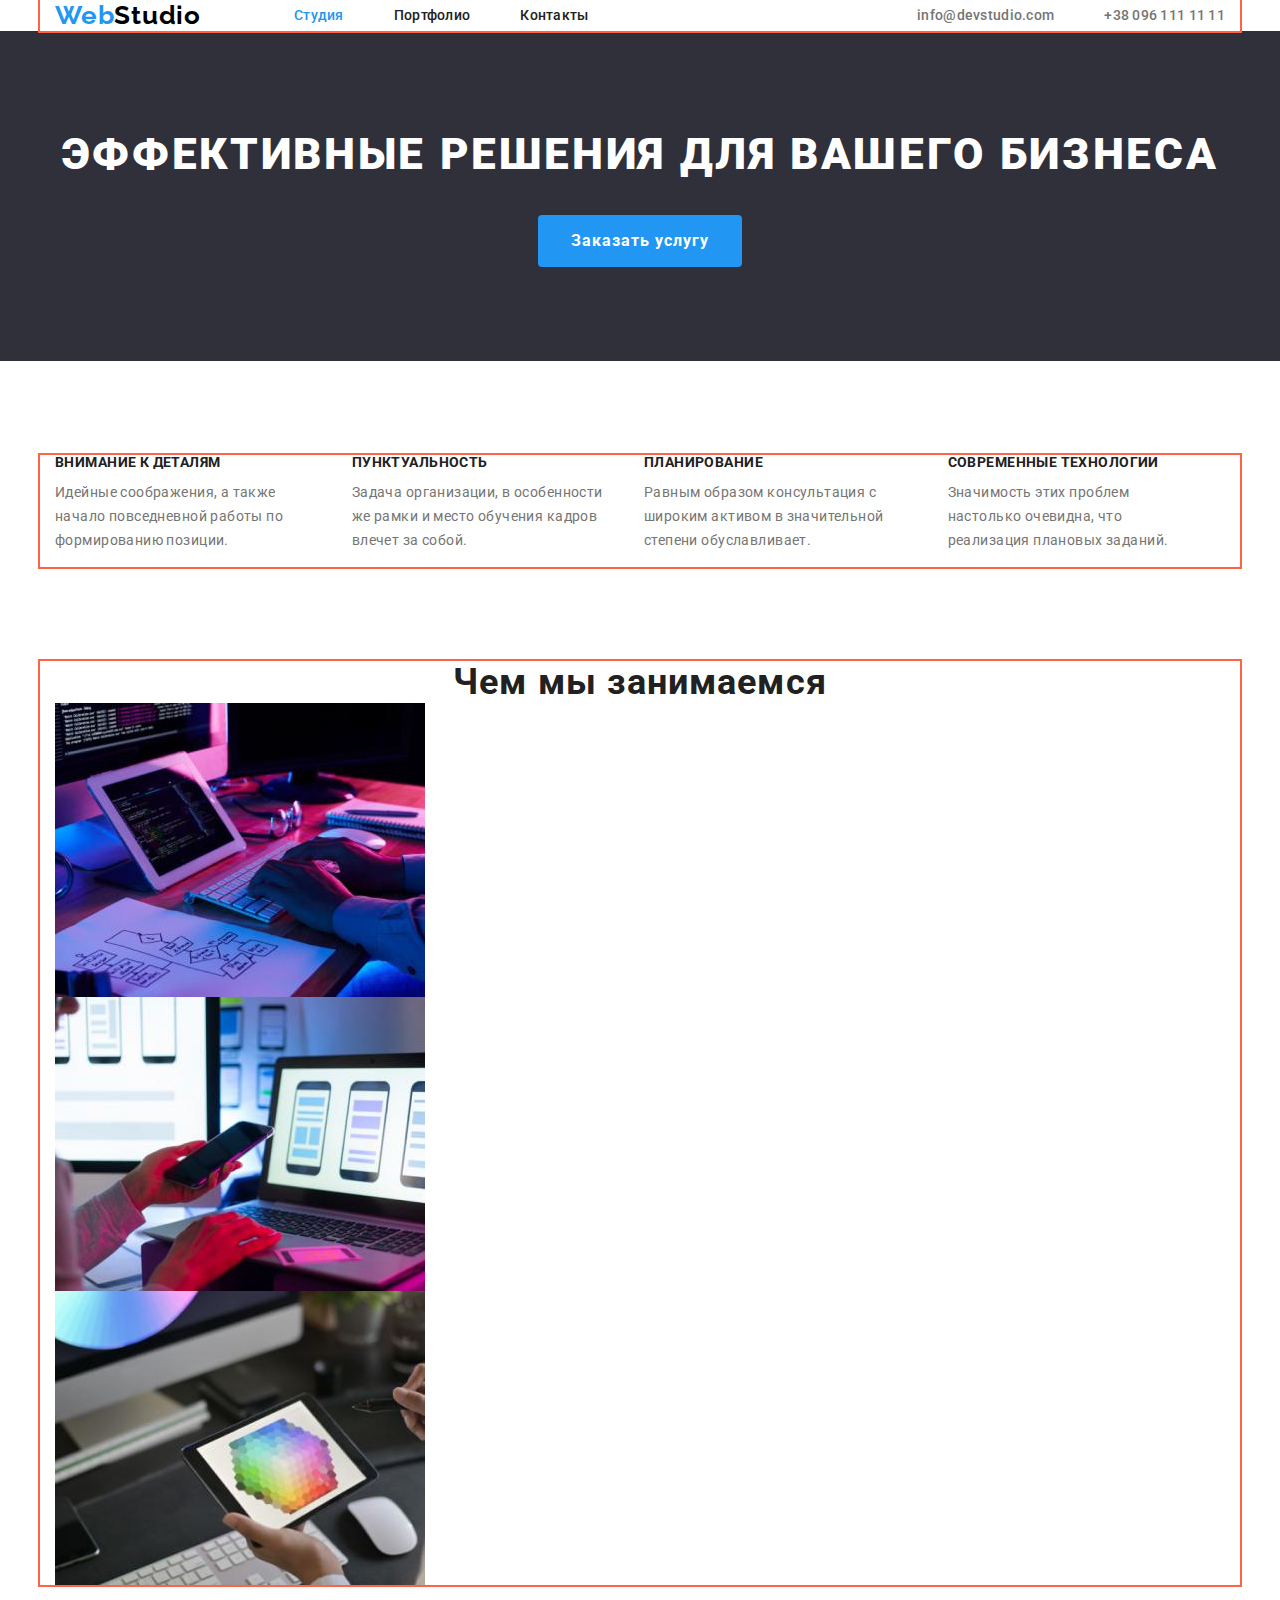
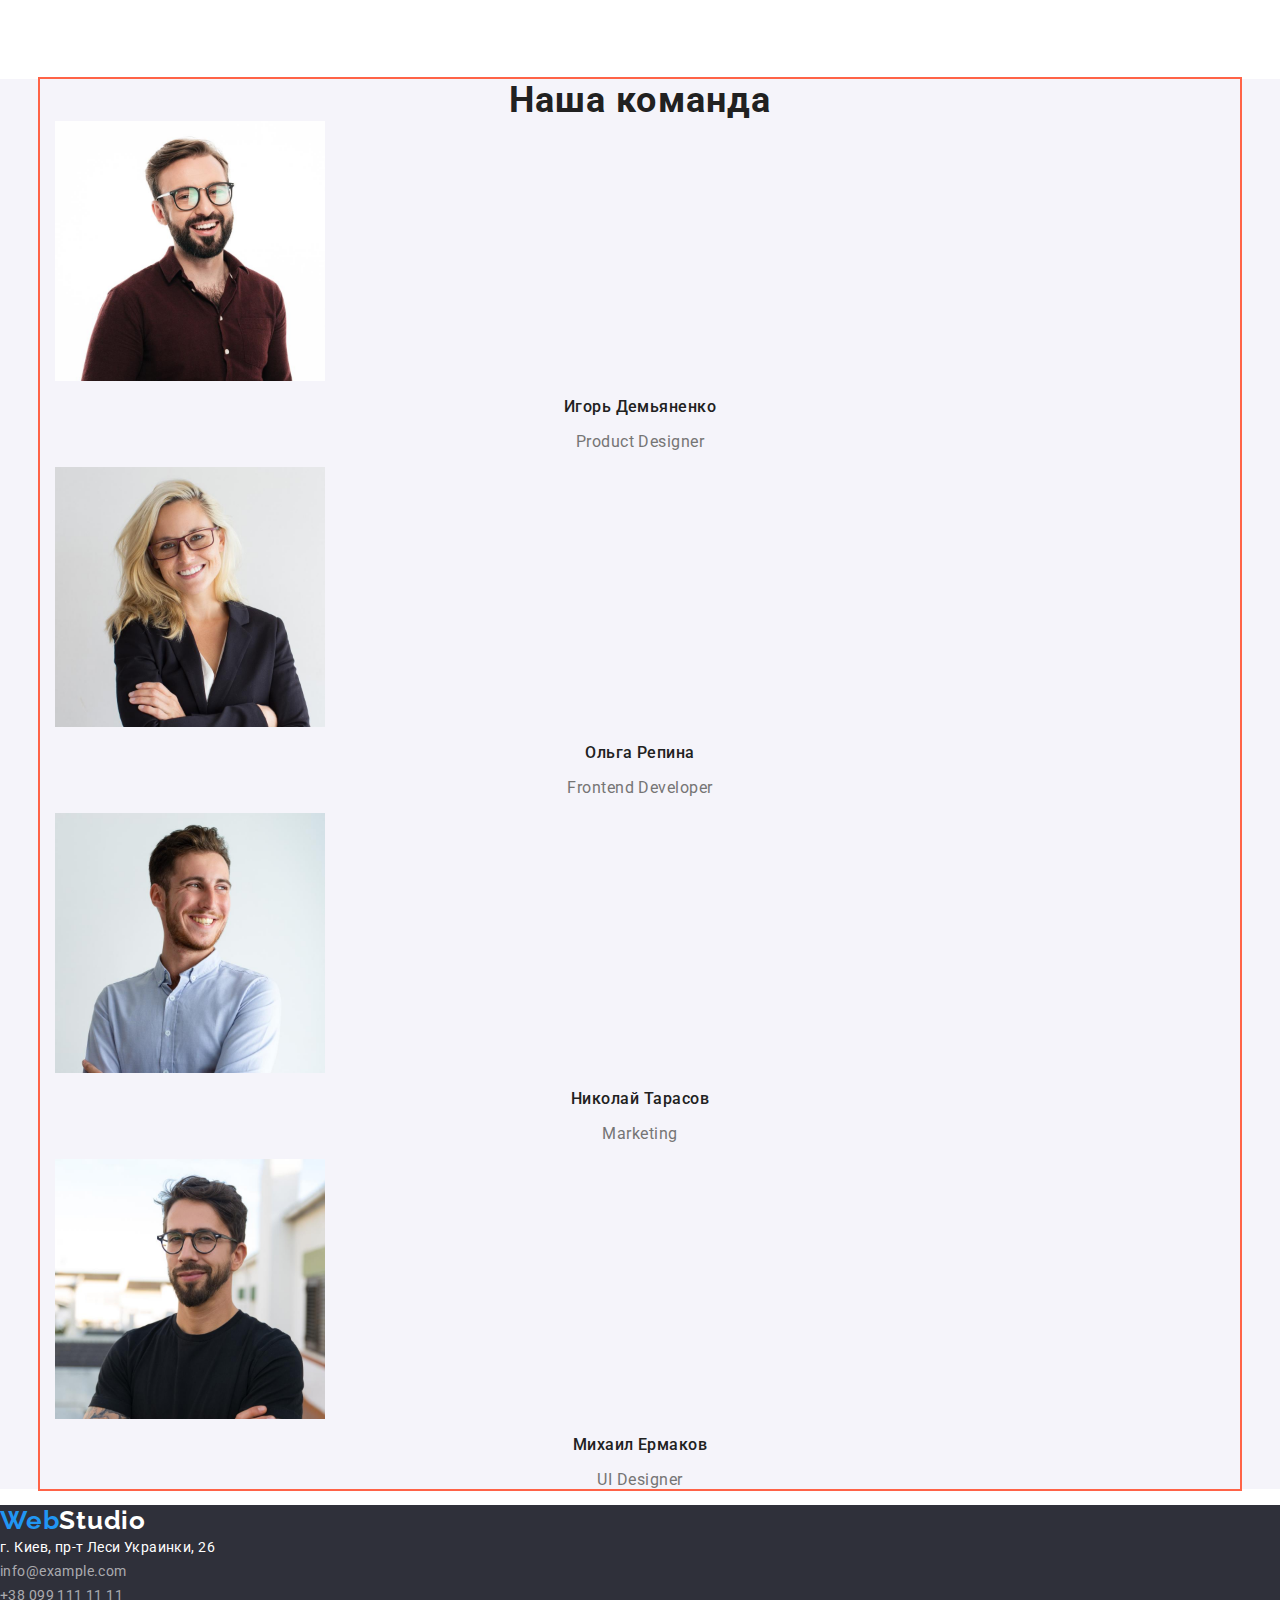
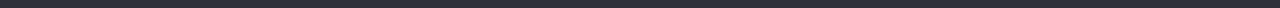
==== index.html @ c9c89241 "234" ====
<!DOCTYPE html>
<html lang="ru">
  <head>
    <meta charset="UTF-8" />
    <meta http-equiv="X-UA-Compatible" content="IE=edge" />
    <meta name="viewport" content="width=device-width, initial-scale=1.0" />
    <title>Document</title>
    <link rel="preconnect" href="https://fonts.googleapis.com">
    <link rel="preconnect" href="https://fonts.gstatic.com" crossorigin>
    <link href="https://fonts.googleapis.com/css2?family=Raleway:wght@700&family=Roboto:wght@400;500;700;900&display=swap" rel="stylesheet">
    <link rel="stylesheet" href="https://cdnjs.cloudflare.com/ajax/libs/modern-normalize/1.1.0/modern-normalize.min.css" />
    <link rel="stylesheet" href="./css/styles.css" />
  </head>
  <body>
    <!--Header-->
    <header class="page-header">
      <div class="container page-header-container"><!--page navigation-->
        <nav class="navigation">
          <a href="#" lang="en" class="logo link list">Web<span class="logo-dark">Studio</span></a>
          <ul class="nav-list list">
            <li class="nav-item">
              <a class="nav-link link-active link" href="./index.html">Студия</a>
            </li>
            <li class="nav-item">
              <a class="nav-link link" href="./portfolio.html">Портфолио</a>
            </li>
            <li class="nav-item">
              <a class="nav-link link" href="#">Контакты</a>
            </li>
          </ul>
        </nav>
        <!--contacts info -->
        <ul class="header-contacts list">
          <li>
            <a class="header-link-mail link" href="mailto:info@devstudio.com">info@devstudio.com</a>
          </li>
          <li>
            <a class="header-link-phone link" href="tel:+380961111111">+38 096 111 11 11</a>
          </li>
        </ul>
      </div>
    </header>
    <main>
      <!--Section effective_solution_for_your_business-->
      <section class="hero">
        <h1 class="main-title">Эффективные решения для вашего бизнеса</h1>
        <button class="button" type="button">Заказать услугу</button>
      </section>
      <!--Section features-->
      <section class="section-features">
        <!--make invisible h2 later-->
        <div class="container">
          <h2 hidden class="section-title">Benefits</h2>
          <ul class="feature-list list">
            <li class="feature-item">
              <h3 class="feature-title">Внимание к деталям</h3>
              <p class="feature-text">
                Идейные соображения, а также начало повседневной работы по формированию позиции.
              </p>
            </li>
            <li class="feature-item">
              <h3 class="feature-title">Пунктуальность</h3>
              <p class="feature-text">
                Задача организации, в особенности же рамки и место обучения кадров влечет за собой.
              </p>
            </li>
            <li class="feature-item">
              <h3 class="feature-title">Планирование</h3>
              <p class="feature-text">
                Равным образом консультация с широким активом в значительной степени обуславливает.
              </p>
            </li>
            <li class="feature-item">
              <h3 class="feature-title">Современные технологии</h3>
              <p class="feature-text">
                Значимость этих проблем настолько очевидна, что реализация плановых заданий.
              </p>
            </li>
          </ul>
        </div>
      </section>
      <!--Section work-->
      <section class="section-work">
        <div class="container">
          <h2 class="section-title">Чем мы занимаемся</h2>
          <ul class="work-list list">
            <li class="work-item">
              <img
                class="section-work-img"
                src="./images/block_scheme2.jpg"
                alt="Руки кодирующие на ноутбуке по блок-схеме"
                width="370"
                height="294"
              />
            </li>
            <li class="work-item">
              <img
                class="section-work-img"
                src="./images/mobile_vers2.jpg"
                alt="Экран ноутбука с вариатами моб.приложений"
                width="370"
                height="294"
              />
            </li>
            <li class="work-item">
              <img
                class="section-work-img"
                src="./images/laptop_vers2.jpg"
                alt="Планшет с игрой в руках "
                width="370"
                height="294"
              />
            </li>
          </ul>
        </div>
      </section>
      <!--our_team-->
      <section class="section-team">
        <div class="container">
          <h2 class="section-title">Наша команда</h2>
          <ul class="team-list list">
            <li class="team-item">
              <img
                class="section-team-img"
                src="./images/ihor_demian2.jpg"
                alt="Фотография Игорь Демьяненко"
                width="270"
                height="260"
              />
              <h3 class="team-title">Игорь Демьяненко</h3>
              <p lang="en" class="team-text">Product Designer</p>
            </li>
            <li class="team-item">
              <img
                class="section-team-img"
                src="./images/olha_repina2.jpg"
                alt="Фотография Ольга Репина"
                width="270"
                height="260"
              />
              <h3 class="team-title">Ольга Репина</h3>
              <p lang="en" class="team-text">Frontend Developer</p>
            </li>
            <li class="team-item">
              <img
                class="section-team-img"
                src="./images/nikolaj_tarasov2.jpg"
                alt="Фотография Николай Тарасов"
                width="270"
                height="260"
              />
              <h3 class="team-title">Николай Тарасов</h3>
              <p lang="en" class="team-text">Marketing</p>
            </li>
            <li class="team-item">
              <img
                class="section-team-img"
                src="./images/michail_ermakov2.jpg"
                alt="Фотография Михаил Ермаков"
                width="270"
                height="260"
              />
              <h3 class="team-title">Михаил Ермаков</h3>
              <p lang="en" class="team-text">UI Designer</p>
            </li>
          </ul>
        </div>
      </section>
    </main>
    <!--Footer-->
    <footer class="page-footer">
      <a href="#" class="logo link list">Web<span class="logo-light">Studio</span></a>
      <address class="footer-addr">
        <ul class="footer-list list">
          <li class="footer-item">
            <a
              class="footer-link-location link"
              href="https://goo.gl/maps/vdUjSE2Tv6SdJSwDA"
              target="_blank"
              rel="noopener noreferrer"
              >г. Киев, пр-т Леси Украинки, 26
            </a>
          </li>
          <li class="footer-item">
            <a class="footer-link link" href="mailto:info@example.com">info@example.com</a>
          </li>
          <li class="footer-item">
            <a class="footer-link link" href="tel:+380991111111">+38 099 111 11 11</a>
          </li>
        </ul>
      </address>
    </footer>
  </body>
</html>
---- css/styles.css ----
/* цвет остовного текста color: #757575; */
/* вторичныу цвет текста color: #212121; */
/* color: #FFFFFF; */
/* акцент  color: #2196F3;*/
/* hover change #188CE8; */
/* background: #E5E5E5; */
/* second background lite: #F5F4FA; 
logo color dark color: #000000;
section background dark: #2F303A;
*/
:root{
    --primary-font-family:'Roboto', sans-serif;
    --secondary-font-family:'Raleway', sans-serif;
    --primary-font-weight: 400;
    --secondary-font-weight: 700;
    --accent-color: #2196F3;
    --btn-other-color: #188CE8;
    --main-p-color: #757575;
    --main-h-color:#212121;
    --main-white-color:#FFFFFF;
    --logo-dark-color:#000000;
    --main-bg-lite-color:#F5F4FA;
    --main-bg-dark-color:#2F303A;
    --box-shadow-filter:0px 3px 1px rgba(0, 0, 0, 0.1), 0px 1px 2px rgba(0, 0, 0, 0.08), 0px 2px 2px rgba(0, 0, 0, 0.12);
    --footer-link-col:rgba(255, 255, 255, 0.6);
    --hero-btn-box-shadow:rgba(0, 0, 0, 0.15);
    --primary-letter-spacing: 0.03em;
    --secondary-letter-spacing: 0.06em;

}

.list {
    list-style: none;
}
h1,
h2,
h3
p{
    margin-top: 0px;
    margin-bottom: 0px;
}
ul,
ol{
    margin-top: 0px;
    margin-bottom: 0px;
    padding-left: 0px;
}
img{
    display: block;
}

.link {
    text-decoration: none;
}
body{
    font-family:var(--primary-font-family);
    background-color: var(--main-white-color);
    color: var(--main-p-color);
}

/* ========================== HEADER================================ */
.container{
    width: 1200px;
    margin-left: auto;
    margin-right: auto;
    padding-left: 15px;
    padding-right: 15px;

    outline: 2px solid tomato;
}
.page-header-container{
    display: flex;
    align-items: center;
    justify-content: space-between;
}
.navigation{
    display: flex;
    align-items: center;
}
.nav-list{
    display: flex;
}
.header-contacts{
    display: flex;
}
.logo {
    font-family: var(--secondary-font-family);
    font-weight: var(--secondary-font-weight);
    font-size: 26px;
    line-height: 1.19;
    letter-spacing: var(--primary-letter-spacing);
    color: var(--accent-color);
    margin-right: 93px;
}
.logo-dark {
    color: var(--logo-dark-color);
}
.nav-item:not(:last-child){
    margin-right: 50px;
}
.header-link-mail{
    margin-left: ;
    margin-right: 50px;
}

.nav-link, 
.header-link-phone,
.header-link-mail{
    font-weight: 500;
    font-size: 14px;
    line-height: 1.14;
    letter-spacing: 0.02em;
    color: var(--main-h-color);
}
.header-link-phone,
.header-link-mail{
    color: var(--main-p-color);
}
.nav-link:hover, 
.header-link-phone:hover, 
.header-link-mail:hover,
.nav-link:focus,
.header-link-phone:focus,
.header-link-mail:focus{
    color: var(--accent-color);
}


.link-active {
    color: var(--accent-color);
}

/* =================== /HEADER ================================= */

/* ======================== Section MAIN ========================= */
.hero {
    background: var(--main-bg-dark-color);
    text-align: center;
    padding-top: 94px;
    padding-bottom: 94px;
}
.main-title {
    margin-top: 0px;
    margin-bottom: 30px;
    font-weight: 900;
    font-size: 44px;
    line-height: 1.36;
    letter-spacing: var(--secondary-letter-spacing);
    text-transform: uppercase;
    color: var(--main-white-color);
}
.button{
    
    min-width: 200px;
    font-family: inherit;
    font-weight: var(--secondary-font-weight);
    font-size: 16px;
    line-height: 1.88;
    cursor: pointer;
    display: inline-block;
    align-items: center;
    text-align: center;
    letter-spacing: var(--secondary-letter-spacing);
    box-shadow: var(--hero-btn-box-shadow);
    color: var(--main-white-color);
    background-color: var(--accent-color);
    border-radius: 4px;
    padding: 10px 32px;
    border: 1px solid transparent;
    
}
.button:hover {
    background-color: var(--btn-other-color);
    color: var(--main-white-color);
}
/* ===================== /MAIN ====================================== */

/* =========================== FEATURES ============================== */
.section-features{
    padding-top: 94px;
    padding-bottom: 94px;
}
.feature-title{
    margin-top: 0px;
    margin-bottom: 10px;
    font-weight: var(--secondary-font-weight);
    font-size: 14px;
    line-height: 1.14;
    letter-spacing: var(--primary-letter-spacing);
    text-transform: uppercase;
    color: var(--main-h-color);
}
.feature-text,
.footer-link,
.footer-link-location{
    font-weight: var(--primary-font-weight);
    font-size: 14px;
    line-height: 1.71;
    letter-spacing: var(--primary-letter-spacing);
    margin-top: 0px;
}
.feature-list{

    display: flex;
    align-items: center;
}
.feature-item{
    padding-right: 30px;
}
/* =========================== /FEATURES ============================== */

/* ======================== WORK ======================================== */
.section-title{

        font-weight: var(--secondary-font-weight);
        font-size: 36px;
        line-height: 1.17;
        text-align: center;
        letter-spacing: var(--primary-letter-spacing);
        color: var(--main-h-color);
}
.section-work{
    margin-bottom: 94px;
}
/* ======================== /WORK ======================================== */

/* ======================== TEAM ========================================== */
.section-team{
    background: var(--main-bg-lite-color);
}
.section-team .container{
    padding: ;
}
.team-title{
    font-weight: 500;
    font-size: 16px;
    line-height: 1.19;
    text-align: center;
    letter-spacing: var(--primary-letter-spacing);
    color: var(--main-h-color);
}
.team-text{
    font-weight: var(--primary-font-weight);
    font-size: 16px;
    line-height: 1.19;
    text-align: center;
    letter-spacing: var(--primary-letter-spacing);
    /* color: var(--main-p-color); */
}

/* ======================== /TEAM ========================================== */

/* ============================= FOOTER ========================= */
.page-footer {
    background: var(--main-bg-dark-color);
}
.footer-item{
    font-style: normal
}
.footer-link{
    color: var(--footer-link-col)
}
.logo-light, 
.footer-link-location{
    color: var(--main-white-color)
}

.footer-link:hover,
.footer-link:focus{
    color: var(--accent-color);
}
/* ============================= /FOOTER ========================= */

/* ============================= PORTFOLIO html ====================== */
/* ====  filter ==== */
.filter-btn {
    font-family: inherit;
    font-weight: 500;
    font-size: 16px;
    line-height: 1.63;
    text-align: center;
    letter-spacing: var(--primary-letter-spacing);
    color: var(--main-h-color);
    border: none;
    background: var(--main-bg-lite-color);
    border-radius: 4px;
    cursor: pointer;
}
.filter-btn:hover,
.filter-btn:focus{
    background-color: var(--accent-color);
    box-shadow: var(--box-shadow-filter);
    border-radius: 4px;
    color: var(--main-white-color);
}
/* ===== /filter ====-=== */
/* ====== Content =======*/
.content-title{
    font-weight: var(--secondary-font-weight);
    font-size: 18px;
    line-height: 2;
    letter-spacing: 0.06em;
    color: var(--main-h-color);
}
.content-text{
    font-weight: var(--primary-font-weight);
    font-size: 16px;
    line-height: 1.88;
    letter-spacing: var(--primary-letter-spacing);
    color: var(--main-p-color);
}
/* ====== /Content =======*/
/* ============================= /PORTFOLIO html ====================== */
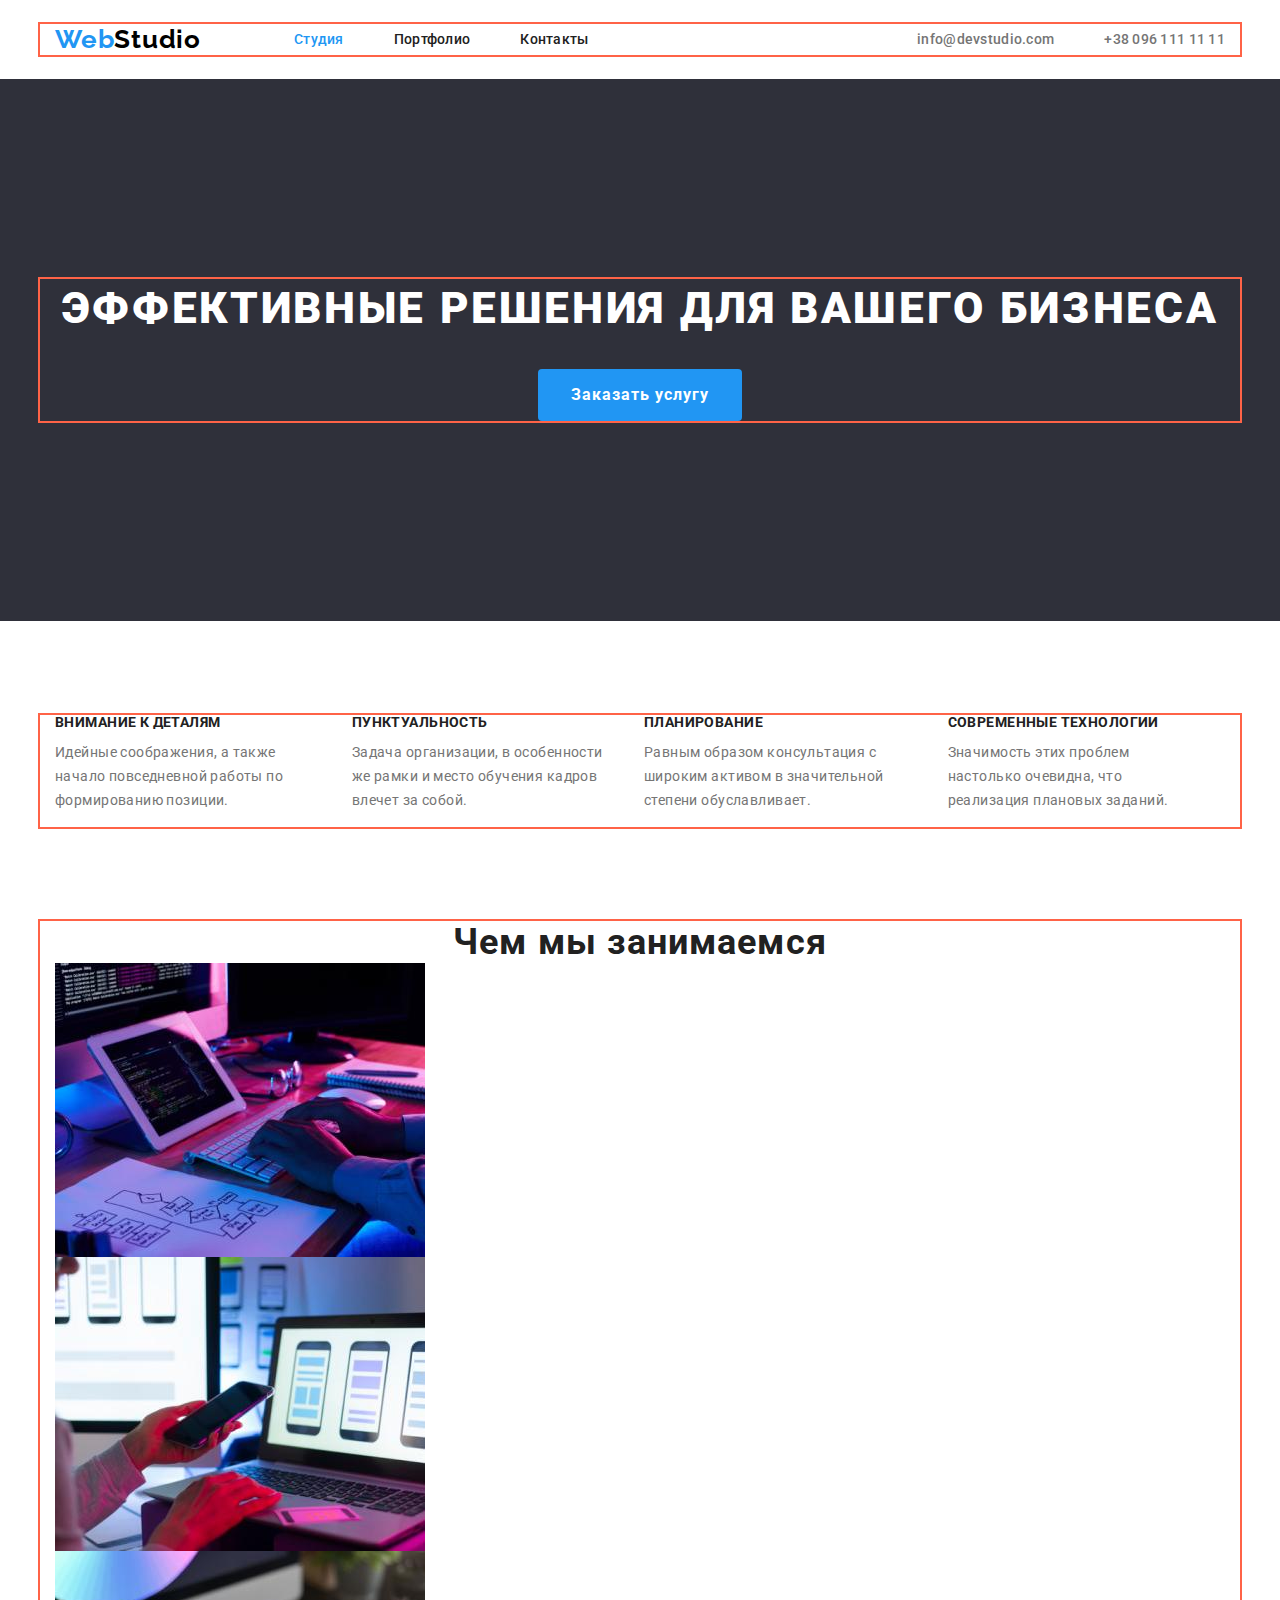
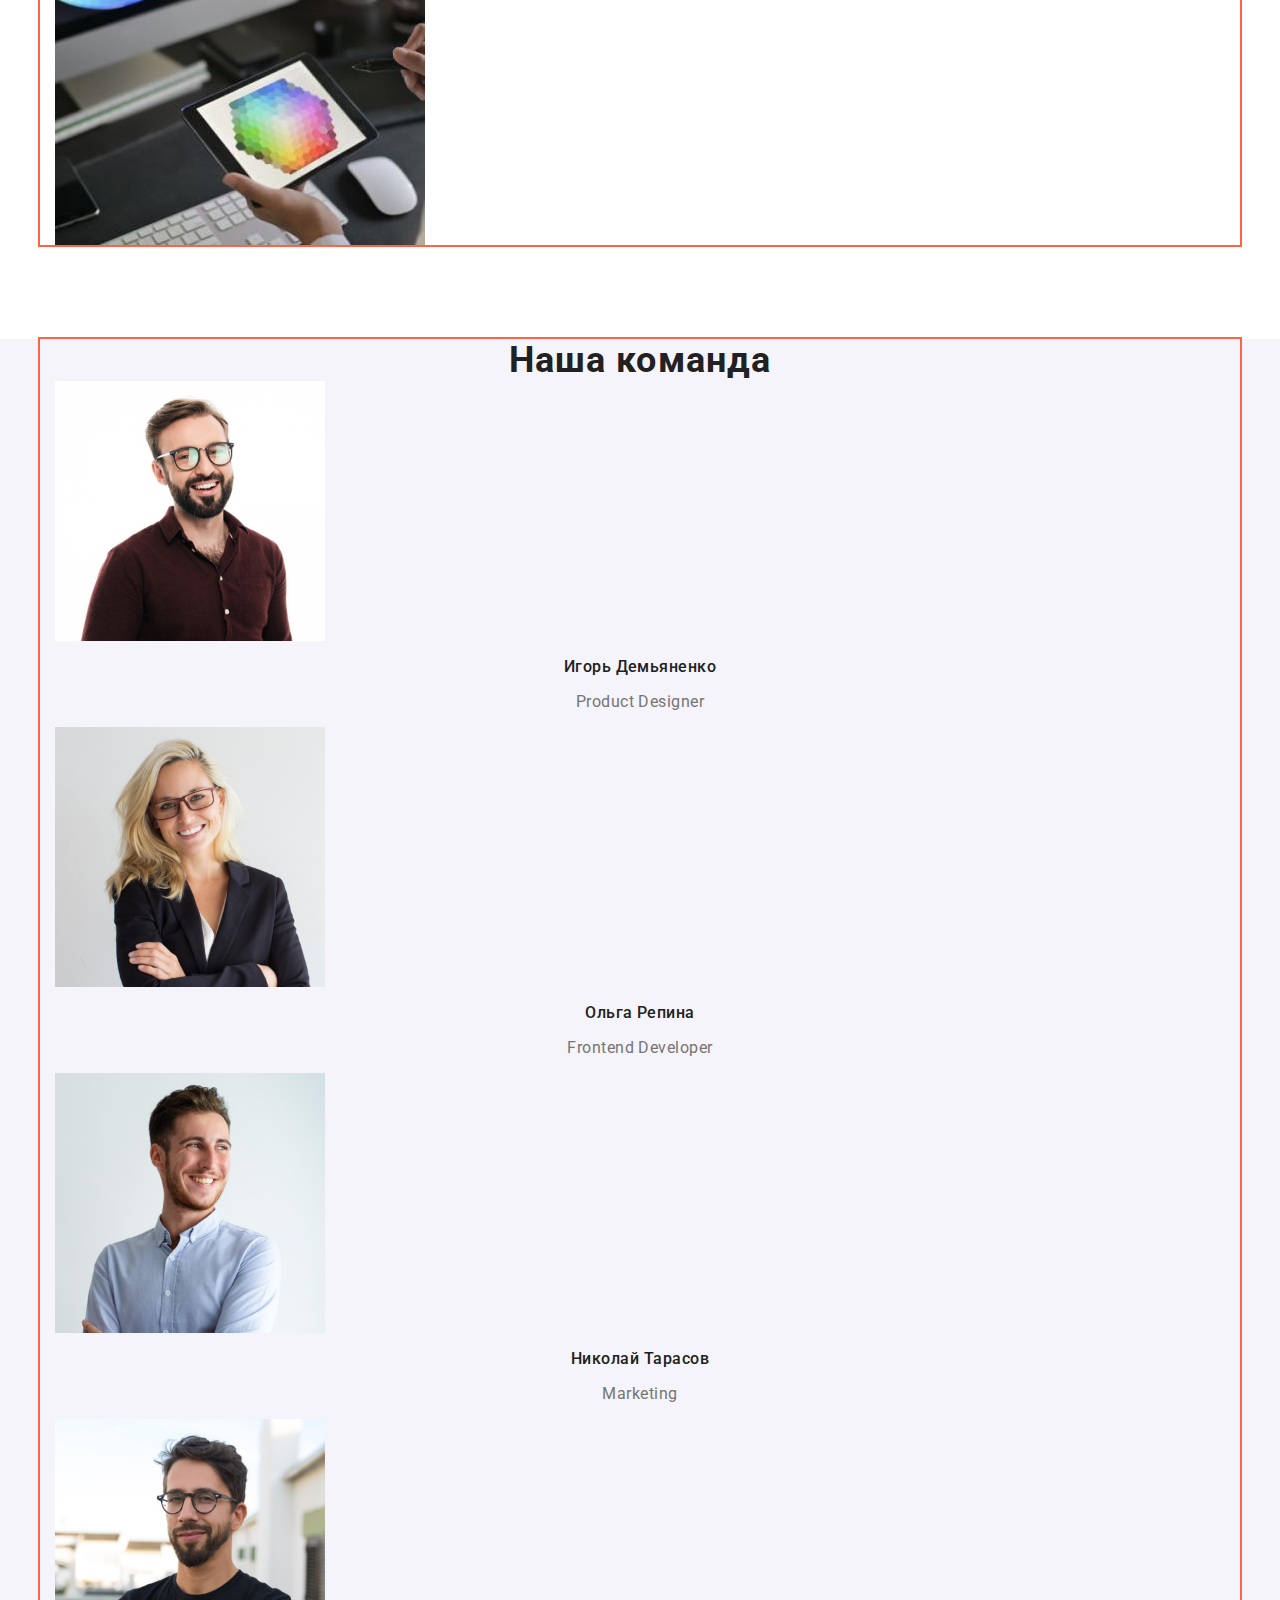
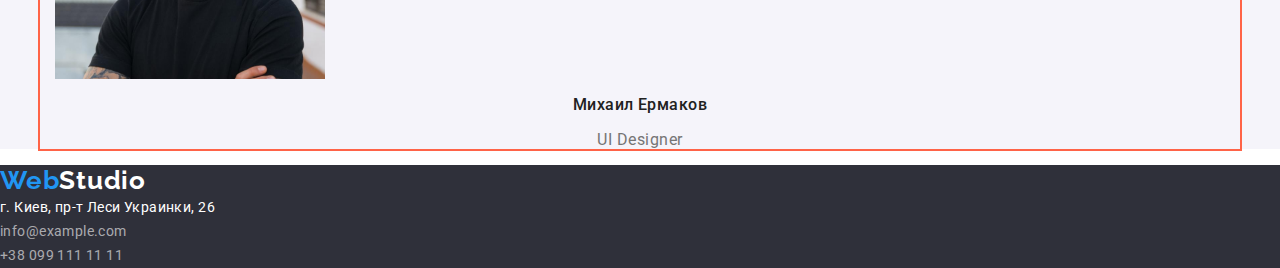
==== commit 9fc2c930: "trying" ====
--- a/index.html
+++ b/index.html
@@ -43,8 +43,10 @@
     <main>
       <!--Section effective_solution_for_your_business-->
       <section class="hero">
-        <h1 class="main-title">Эффективные решения для вашего бизнеса</h1>
-        <button class="button" type="button">Заказать услугу</button>
+        <div class="container">
+          <h1 class="main-title">Эффективные решения для вашего бизнеса</h1>
+          <button class="button" type="button">Заказать услугу</button>
+        </div>
       </section>
       <!--Section features-->
       <section class="section-features">
--- a/css/styles.css
+++ b/css/styles.css
@@ -68,10 +68,14 @@
 
     outline: 2px solid tomato;
 }
+.page-header{
+    padding-top: 24px;
+    padding-bottom: 24px;
+}
 .page-header-container{
     display: flex;
     align-items: center;
-    justify-content: space-between;
+    
 }
 .navigation{
     display: flex;
@@ -82,6 +86,7 @@
 }
 .header-contacts{
     display: flex;
+    margin-left: auto;
 }
 .logo {
     font-family: var(--secondary-font-family);
@@ -99,7 +104,6 @@
     margin-right: 50px;
 }
 .header-link-mail{
-    margin-left: ;
     margin-right: 50px;
 }
 
@@ -136,9 +140,11 @@
 .hero {
     background: var(--main-bg-dark-color);
     text-align: center;
-    padding-top: 94px;
-    padding-bottom: 94px;
-}
+    padding-top: 200px;
+    padding-bottom: 200px;
+    
+}
+
 .main-title {
     margin-top: 0px;
     margin-bottom: 30px;
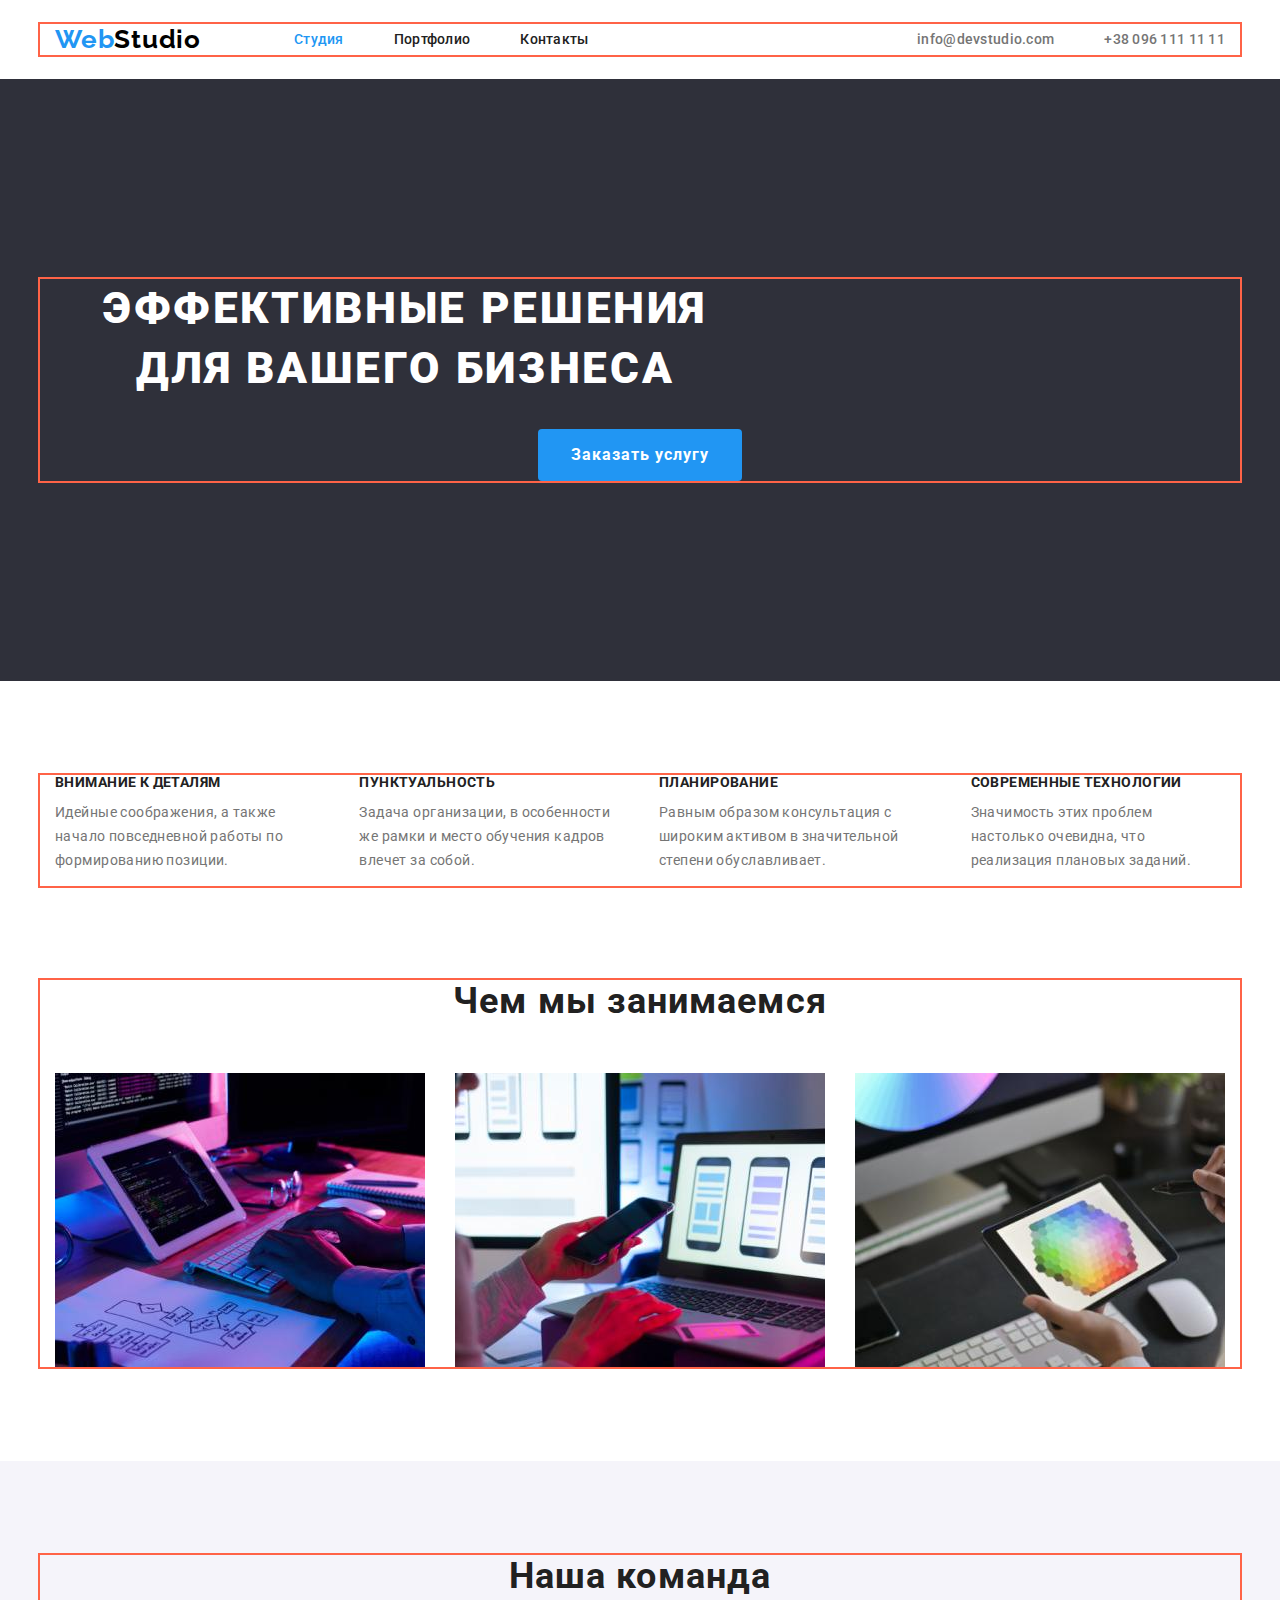
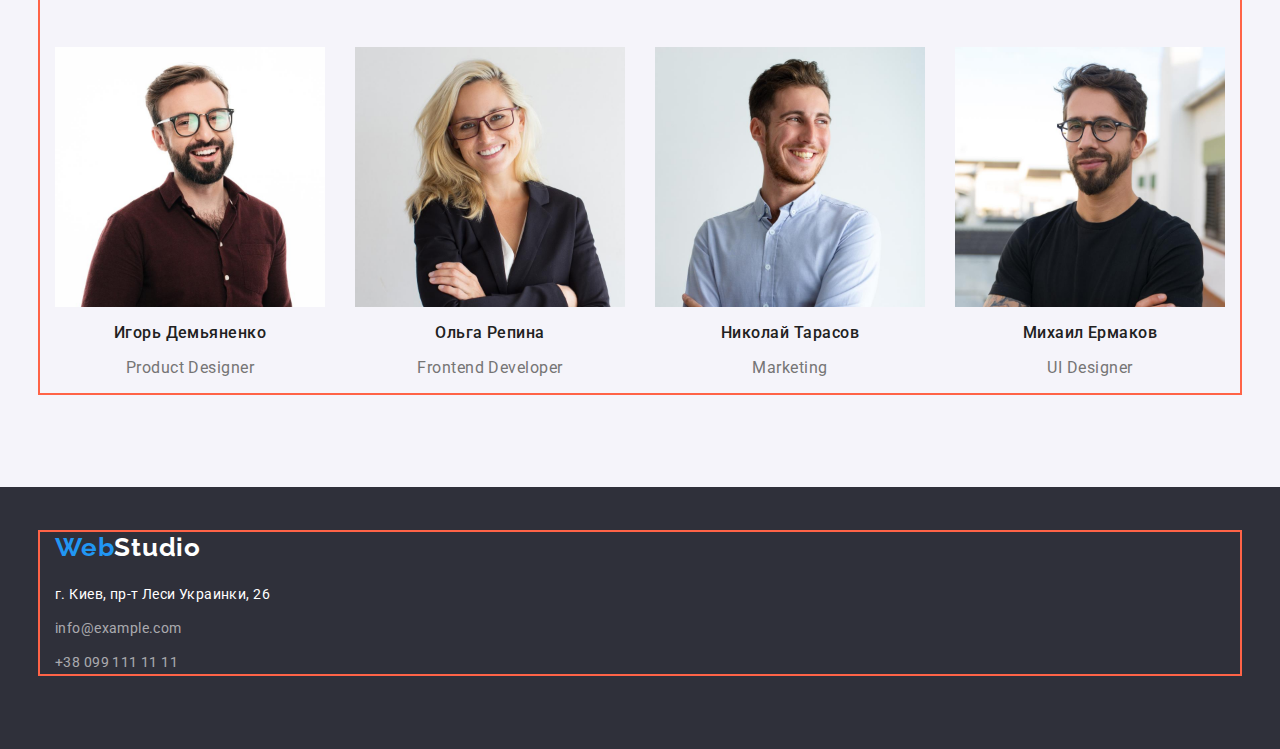
==== commit ff82870e: "fixing lot buggs" ====
--- a/index.html
+++ b/index.html
@@ -49,10 +49,10 @@
         </div>
       </section>
       <!--Section features-->
-      <section class="section-features">
+      <section class="section-features section">
         <!--make invisible h2 later-->
         <div class="container">
-          <h2 hidden class="section-title">Benefits</h2>
+          <h2 class="section-title visually-hidden">Benefits</h2>
           <ul class="feature-list list">
             <li class="feature-item">
               <h3 class="feature-title">Внимание к деталям</h3>
@@ -82,7 +82,7 @@
         </div>
       </section>
       <!--Section work-->
-      <section class="section-work">
+      <section class="section-work section">
         <div class="container">
           <h2 class="section-title">Чем мы занимаемся</h2>
           <ul class="work-list list">
@@ -117,7 +117,7 @@
         </div>
       </section>
       <!--our_team-->
-      <section class="section-team">
+      <section class="section-team section">
         <div class="container">
           <h2 class="section-title">Наша команда</h2>
           <ul class="team-list list">
@@ -171,26 +171,28 @@
     </main>
     <!--Footer-->
     <footer class="page-footer">
-      <a href="#" class="logo link list">Web<span class="logo-light">Studio</span></a>
-      <address class="footer-addr">
-        <ul class="footer-list list">
-          <li class="footer-item">
-            <a
-              class="footer-link-location link"
-              href="https://goo.gl/maps/vdUjSE2Tv6SdJSwDA"
-              target="_blank"
-              rel="noopener noreferrer"
-              >г. Киев, пр-т Леси Украинки, 26
-            </a>
-          </li>
-          <li class="footer-item">
-            <a class="footer-link link" href="mailto:info@example.com">info@example.com</a>
-          </li>
-          <li class="footer-item">
-            <a class="footer-link link" href="tel:+380991111111">+38 099 111 11 11</a>
-          </li>
-        </ul>
-      </address>
+      <div class="container">
+        <a href="#" class="logo link list logo-footer">Web<span class="logo-light">Studio</span></a>
+        <address class="footer-addr">
+          <ul class="footer-list list">
+            <li class="footer-item">
+              <a
+                class="footer-link-location link"
+                href="https://goo.gl/maps/vdUjSE2Tv6SdJSwDA"
+                target="_blank"
+                rel="noopener noreferrer"
+                >г. Киев, пр-т Леси Украинки, 26
+              </a>
+            </li>
+            <li class="footer-item">
+              <a class="footer-link link" href="mailto:info@example.com">info@example.com</a>
+            </li>
+            <li class="footer-item">
+              <a class="footer-link link" href="tel:+380991111111">+38 099 111 11 11</a>
+            </li>
+          </ul>
+        </address>
+      </div>
     </footer>
   </body>
 </html>
--- a/css/styles.css
+++ b/css/styles.css
@@ -47,6 +47,8 @@
 }
 img{
     display: block;
+    max-width: 100%;
+    height: auto;
 }
 
 .link {
@@ -57,6 +59,18 @@
     background-color: var(--main-white-color);
     color: var(--main-p-color);
 }
+.visually-hidden { 
+    position: absolute; 
+    width: 1px; 
+    height: 1px; 
+    margin: -1px; 
+    border: 0; 
+    padding: 0; 
+    white-space: nowrap; 
+    clip-path: inset(100%); 
+    clip: rect(0 0 0 0); 
+    overflow: hidden; 
+    } 
 
 /* ========================== HEADER================================ */
 .container{
@@ -129,23 +143,26 @@
     color: var(--accent-color);
 }
 
-
 .link-active {
     color: var(--accent-color);
 }
-
+.section{
+    padding-top: 94px;
+    padding-bottom: 94px
+}
 /* =================== /HEADER ================================= */
 
 /* ======================== Section MAIN ========================= */
+/* ============= HERO ================ */
 .hero {
     background: var(--main-bg-dark-color);
-    text-align: center;
     padding-top: 200px;
     padding-bottom: 200px;
-    
+    text-align: center;
 }
 
 .main-title {
+    width: 700px;
     margin-top: 0px;
     margin-bottom: 30px;
     font-weight: 900;
@@ -156,7 +173,6 @@
     color: var(--main-white-color);
 }
 .button{
-    
     min-width: 200px;
     font-family: inherit;
     font-weight: var(--secondary-font-weight);
@@ -173,19 +189,14 @@
     border-radius: 4px;
     padding: 10px 32px;
     border: 1px solid transparent;
-    
 }
 .button:hover {
     background-color: var(--btn-other-color);
     color: var(--main-white-color);
 }
-/* ===================== /MAIN ====================================== */
+
 
 /* =========================== FEATURES ============================== */
-.section-features{
-    padding-top: 94px;
-    padding-bottom: 94px;
-}
 .feature-title{
     margin-top: 0px;
     margin-bottom: 10px;
@@ -206,27 +217,46 @@
     margin-top: 0px;
 }
 .feature-list{
-
-    display: flex;
-    align-items: center;
-}
-.feature-item{
-    padding-right: 30px;
-}
+    display: flex;
+
+    /* ===!!!!!!! NOT WORKING!!!! ======== */
+    /* flex-wrap: wrap;  */
+    
+}
+
+.feature-item:not(:nth-child(4n)){
+    margin-right: 30px;
+}
+.feature-item:not(:nth-last-child(-n+4)){
+    margin-bottom: 30px;
+}
+
+
 /* =========================== /FEATURES ============================== */
 
 /* ======================== WORK ======================================== */
+.work-list{
+    display: flex;
+    flex-wrap: wrap;
+}
+.work-item:not(:nth-child(3n)){
+    margin-right: 30px;
+}
+.work-item:not(:nth-last-child(-n+3)){
+    margin-bottom: 30px;
+}
+
 .section-title{
-
         font-weight: var(--secondary-font-weight);
         font-size: 36px;
         line-height: 1.17;
         text-align: center;
         letter-spacing: var(--primary-letter-spacing);
         color: var(--main-h-color);
+        margin-bottom: 50px;
 }
 .section-work{
-    margin-bottom: 94px;
+    padding-top: 0;
 }
 /* ======================== /WORK ======================================== */
 
@@ -234,9 +264,25 @@
 .section-team{
     background: var(--main-bg-lite-color);
 }
-.section-team .container{
-    padding: ;
-}
+.team-list{
+    display: flex;
+    flex-wrap: wrap;
+
+    /* margin-left: -30px;
+    margin-top: -30px; */
+}
+.team-item:not(:nth-child(4n)){
+    margin-right: 30px;
+}
+.team-item:not(:nth-last-child(-n+4)){
+    margin-bottom: 30px;
+}
+/* .team-item{
+    margin-left: 30px;
+    margin-top: 30px;
+} */
+
+
 .team-title{
     font-weight: 500;
     font-size: 16px;
@@ -255,13 +301,25 @@
 }
 
 /* ======================== /TEAM ========================================== */
+/* ===================== /MAIN ====================================== */
 
 /* ============================= FOOTER ========================= */
 .page-footer {
     background: var(--main-bg-dark-color);
+    padding-top: 45px;
+    padding-bottom: 75px;
+
+}
+.logo-footer{
+    display: inline-block;
+    margin-right: 0;
+    margin-bottom: 20px;
 }
 .footer-item{
-    font-style: normal
+    font-style: normal;
+}
+.footer-item:not(:last-child){
+    margin-bottom: 10px;
 }
 .footer-link{
     color: var(--footer-link-col)
@@ -279,7 +337,15 @@
 
 /* ============================= PORTFOLIO html ====================== */
 /* ====  filter ==== */
+.filter-list{
+    display: flex;
+    
+}
+.filter-item{
+    align-items: center;
+}
 .filter-btn {
+    min-width: 73px;
     font-family: inherit;
     font-weight: 500;
     font-size: 16px;
@@ -291,7 +357,11 @@
     background: var(--main-bg-lite-color);
     border-radius: 4px;
     cursor: pointer;
-}
+
+    display: inline-block;
+    align-items: center;
+}
+
 .filter-btn:hover,
 .filter-btn:focus{
     background-color: var(--accent-color);
@@ -301,6 +371,17 @@
 }
 /* ===== /filter ====-=== */
 /* ====== Content =======*/
+.content-list{
+    display: flex;
+    flex-wrap: wrap;
+}
+.content-item:not(:nth-child(3n)){
+    margin-right: 30px;
+}
+.content-item:not(:nth-last-child(-n+3)){
+    margin-bottom: 30px;
+}
+
 .content-title{
     font-weight: var(--secondary-font-weight);
     font-size: 18px;
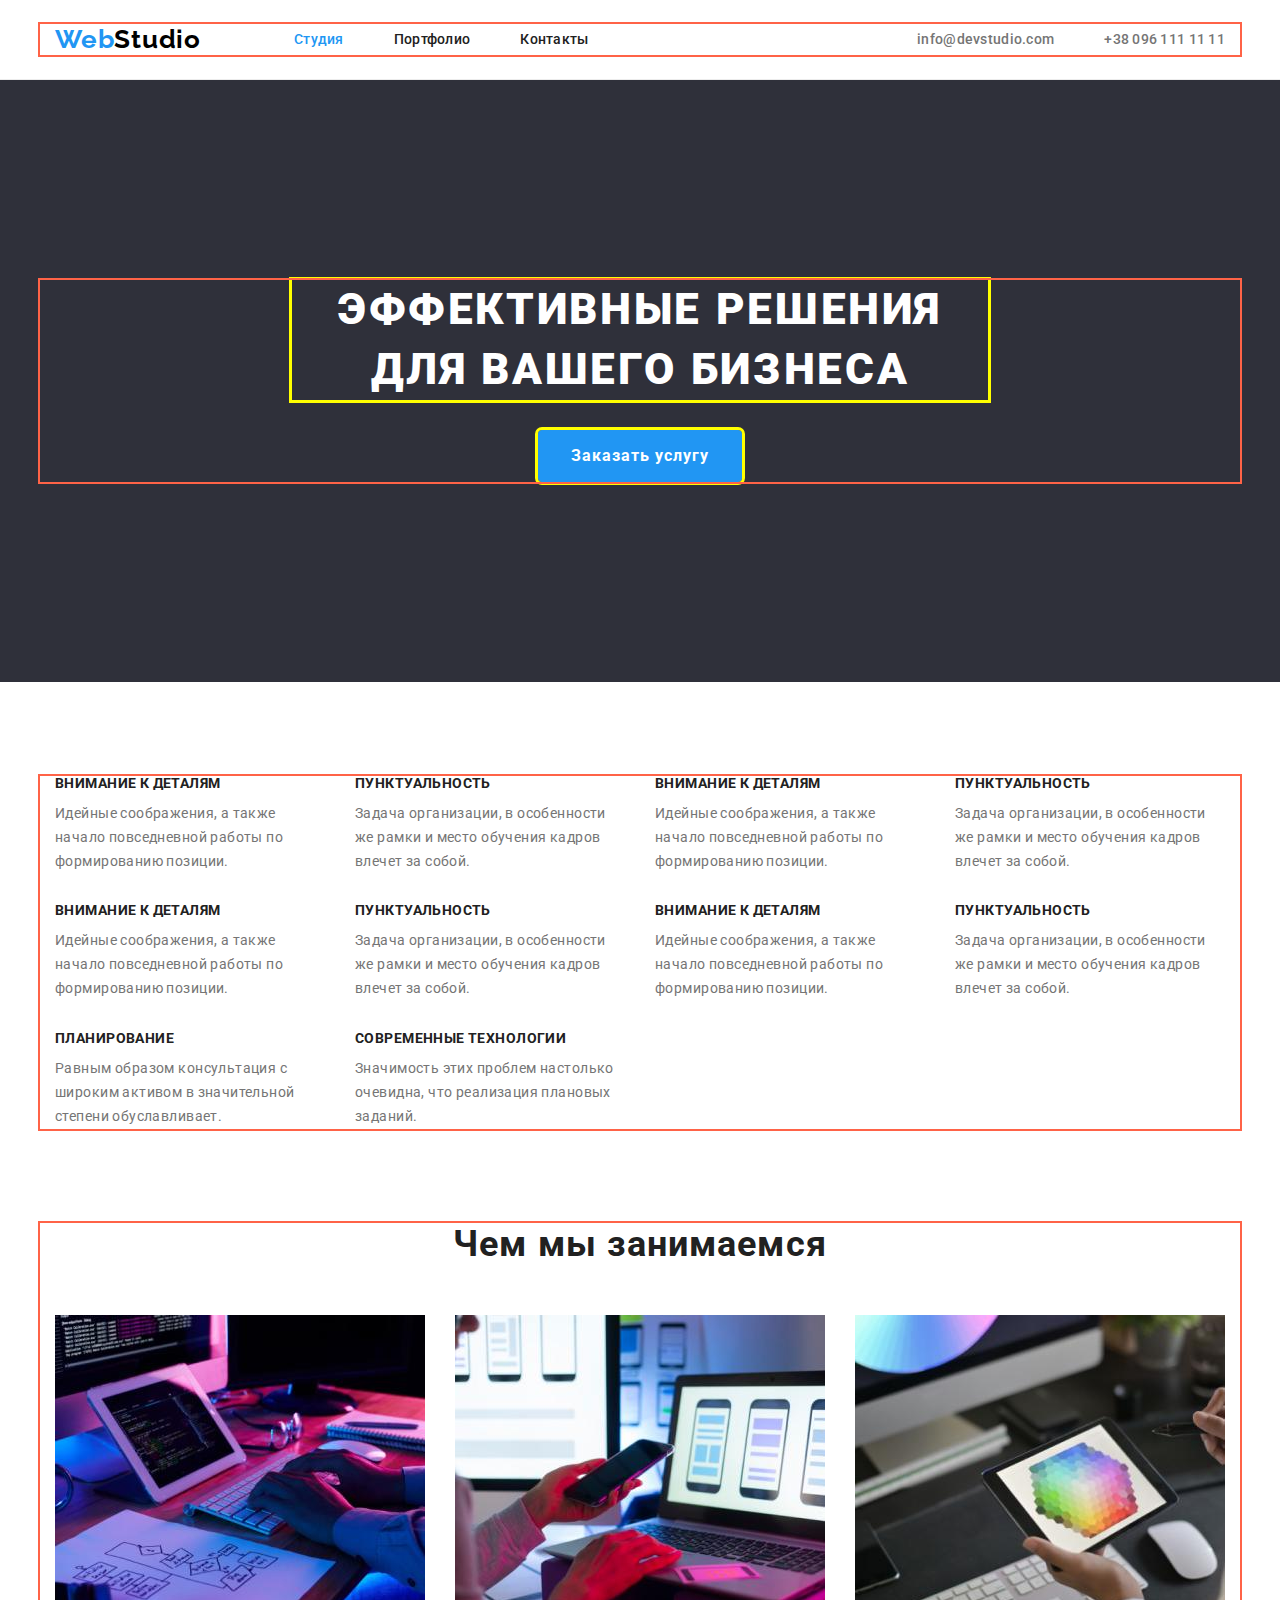
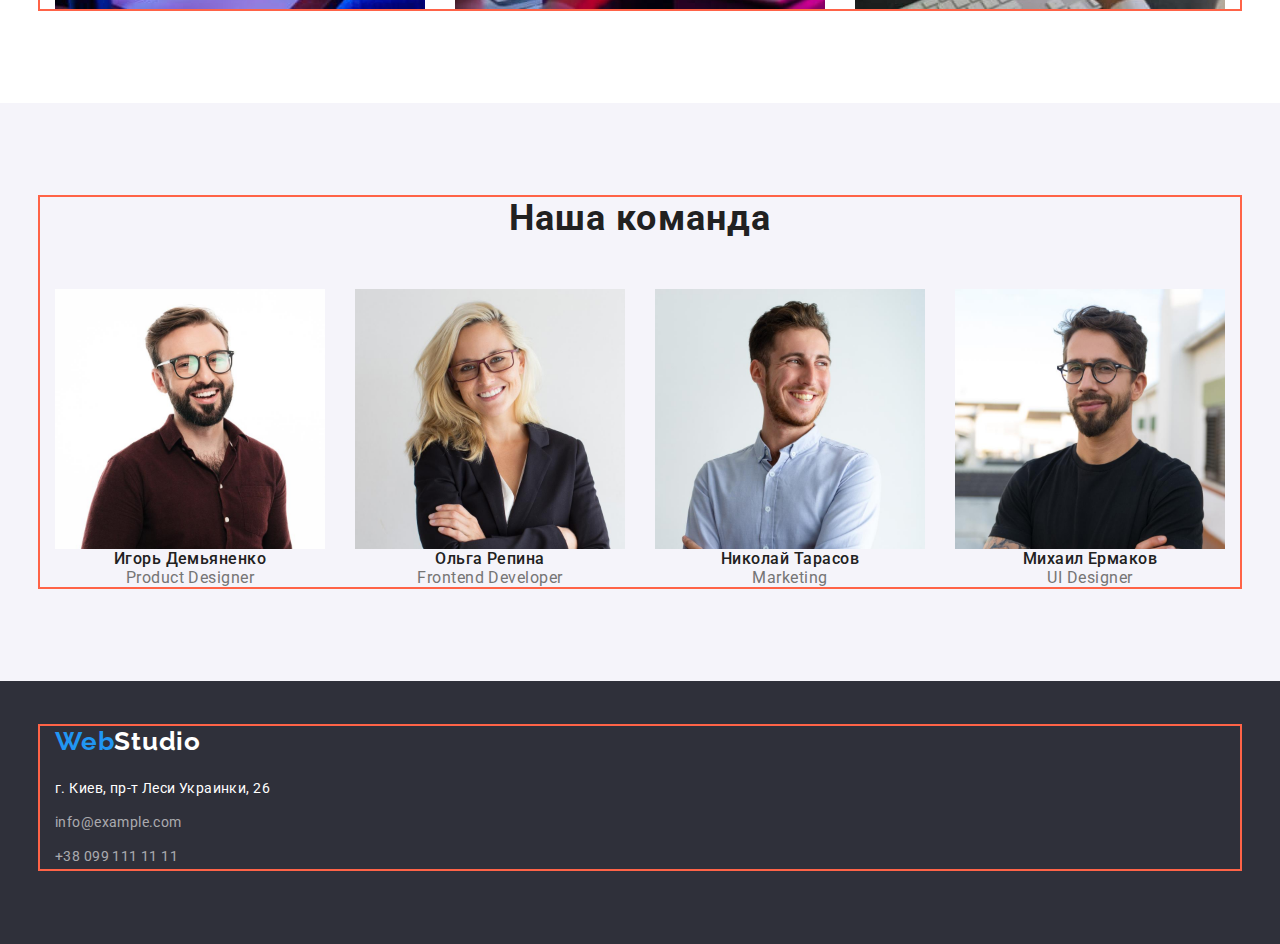
==== commit 7e075e1e: "commit" ====
--- a/index.html
+++ b/index.html
@@ -16,26 +16,26 @@
     <header class="page-header">
       <div class="container page-header-container"><!--page navigation-->
         <nav class="navigation">
-          <a href="#" lang="en" class="logo link list">Web<span class="logo-dark">Studio</span></a>
-          <ul class="nav-list list">
+          <a href="#" lang="en" class="logo">Web<span class="logo-dark">Studio</span></a>
+          <ul class="nav-list">
             <li class="nav-item">
-              <a class="nav-link link-active link" href="./index.html">Студия</a>
+              <a class="nav-link link-active" href="./index.html">Студия</a>
             </li>
             <li class="nav-item">
-              <a class="nav-link link" href="./portfolio.html">Портфолио</a>
+              <a class="nav-link" href="./portfolio.html">Портфолио</a>
             </li>
             <li class="nav-item">
-              <a class="nav-link link" href="#">Контакты</a>
+              <a class="nav-link" href="#">Контакты</a>
             </li>
           </ul>
         </nav>
         <!--contacts info -->
-        <ul class="header-contacts list">
+        <ul class="header-contacts">
           <li>
-            <a class="header-link-mail link" href="mailto:info@devstudio.com">info@devstudio.com</a>
+            <a class="header-link-mail" href="mailto:info@devstudio.com">info@devstudio.com</a>
           </li>
           <li>
-            <a class="header-link-phone link" href="tel:+380961111111">+38 096 111 11 11</a>
+            <a class="header-link-phone" href="tel:+380961111111">+38 096 111 11 11</a>
           </li>
         </ul>
       </div>
@@ -49,11 +49,49 @@
         </div>
       </section>
       <!--Section features-->
-      <section class="section-features section">
-        <!--make invisible h2 later-->
+      <section class="section">
         <div class="container">
           <h2 class="section-title visually-hidden">Benefits</h2>
-          <ul class="feature-list list">
+          <ul class="feature-list">
+
+
+            <li class="feature-item">
+              <h3 class="feature-title">Внимание к деталям</h3>
+              <p class="feature-text">
+                Идейные соображения, а также начало повседневной работы по формированию позиции.
+              </p>
+            </li>
+            <li class="feature-item">
+              <h3 class="feature-title">Пунктуальность</h3>
+              <p class="feature-text">
+                Задача организации, в особенности же рамки и место обучения кадров влечет за собой.
+              </p>
+            </li>
+            <li class="feature-item">
+              <h3 class="feature-title">Внимание к деталям</h3>
+              <p class="feature-text">
+                Идейные соображения, а также начало повседневной работы по формированию позиции.
+              </p>
+            </li>
+            <li class="feature-item">
+              <h3 class="feature-title">Пунктуальность</h3>
+              <p class="feature-text">
+                Задача организации, в особенности же рамки и место обучения кадров влечет за собой.
+              </p>
+            </li><li class="feature-item">
+              <h3 class="feature-title">Внимание к деталям</h3>
+              <p class="feature-text">
+                Идейные соображения, а также начало повседневной работы по формированию позиции.
+              </p>
+            </li>
+            <li class="feature-item">
+              <h3 class="feature-title">Пунктуальность</h3>
+              <p class="feature-text">
+                Задача организации, в особенности же рамки и место обучения кадров влечет за собой.
+              </p>
+            </li>
+
+
             <li class="feature-item">
               <h3 class="feature-title">Внимание к деталям</h3>
               <p class="feature-text">
@@ -85,7 +123,7 @@
       <section class="section-work section">
         <div class="container">
           <h2 class="section-title">Чем мы занимаемся</h2>
-          <ul class="work-list list">
+          <ul class="work-list">
             <li class="work-item">
               <img
                 class="section-work-img"
@@ -120,7 +158,7 @@
       <section class="section-team section">
         <div class="container">
           <h2 class="section-title">Наша команда</h2>
-          <ul class="team-list list">
+          <ul class="team-list">
             <li class="team-item">
               <img
                 class="section-team-img"
@@ -172,12 +210,12 @@
     <!--Footer-->
     <footer class="page-footer">
       <div class="container">
-        <a href="#" class="logo link list logo-footer">Web<span class="logo-light">Studio</span></a>
+        <a href="#" class="logo logo-footer">Web<span class="logo-light">Studio</span></a>
         <address class="footer-addr">
-          <ul class="footer-list list">
+          <ul class="footer-list">
             <li class="footer-item">
               <a
-                class="footer-link-location link"
+                class="footer-link-location"
                 href="https://goo.gl/maps/vdUjSE2Tv6SdJSwDA"
                 target="_blank"
                 rel="noopener noreferrer"
@@ -185,10 +223,10 @@
               </a>
             </li>
             <li class="footer-item">
-              <a class="footer-link link" href="mailto:info@example.com">info@example.com</a>
+              <a class="footer-link" href="mailto:info@example.com">info@example.com</a>
             </li>
             <li class="footer-item">
-              <a class="footer-link link" href="tel:+380991111111">+38 099 111 11 11</a>
+              <a class="footer-link" href="tel:+380991111111">+38 099 111 11 11</a>
             </li>
           </ul>
         </address>
--- a/css/styles.css
+++ b/css/styles.css
@@ -26,15 +26,13 @@
     --hero-btn-box-shadow:rgba(0, 0, 0, 0.15);
     --primary-letter-spacing: 0.03em;
     --secondary-letter-spacing: 0.06em;
-
-}
-
-.list {
-    list-style: none;
-}
+    --header-border-color: #ECECEC;
+
+}
+
 h1,
 h2,
-h3
+h3,
 p{
     margin-top: 0px;
     margin-bottom: 0px;
@@ -44,6 +42,7 @@
     margin-top: 0px;
     margin-bottom: 0px;
     padding-left: 0px;
+    list-style: none;
 }
 img{
     display: block;
@@ -51,7 +50,7 @@
     height: auto;
 }
 
-.link {
+a{
     text-decoration: none;
 }
 body{
@@ -83,6 +82,9 @@
     outline: 2px solid tomato;
 }
 .page-header{
+    border-bottom-width: 1px;
+    border-bottom-style: solid;
+    border-bottom-color: var(--header-border-color);
     padding-top: 24px;
     padding-bottom: 24px;
 }
@@ -147,9 +149,9 @@
     color: var(--accent-color);
 }
 .section{
-    padding-top: 94px;
-    padding-bottom: 94px
-}
+    padding: 94px 0;
+}
+
 /* =================== /HEADER ================================= */
 
 /* ======================== Section MAIN ========================= */
@@ -159,18 +161,24 @@
     padding-top: 200px;
     padding-bottom: 200px;
     text-align: center;
+    margin: 0 auto;
+    max-width: 1600px;
 }
 
 .main-title {
-    width: 700px;
+    width: 696px;
     margin-top: 0px;
     margin-bottom: 30px;
+    margin-left: auto;
+    margin-right: auto;
     font-weight: 900;
     font-size: 44px;
     line-height: 1.36;
     letter-spacing: var(--secondary-letter-spacing);
     text-transform: uppercase;
     color: var(--main-white-color);
+
+    outline: 3px solid yellow;
 }
 .button{
     min-width: 200px;
@@ -189,6 +197,7 @@
     border-radius: 4px;
     padding: 10px 32px;
     border: 1px solid transparent;
+    outline: 3px solid yellow;
 }
 .button:hover {
     background-color: var(--btn-other-color);
@@ -218,17 +227,17 @@
 }
 .feature-list{
     display: flex;
-
-    /* ===!!!!!!! NOT WORKING!!!! ======== */
-    /* flex-wrap: wrap;  */
-    
-}
-
+    flex-wrap: wrap;
+}
+.feature-item{
+    width: 270px;
+}
 .feature-item:not(:nth-child(4n)){
     margin-right: 30px;
 }
 .feature-item:not(:nth-last-child(-n+4)){
     margin-bottom: 30px;
+    /* margin-right: 30px; */
 }
 
 
@@ -337,6 +346,7 @@
 
 /* ============================= PORTFOLIO html ====================== */
 /* ====  filter ==== */
+
 .filter-list{
     display: flex;
     
@@ -374,6 +384,8 @@
 .content-list{
     display: flex;
     flex-wrap: wrap;
+    /* ===== Not working ===== */
+    margin-bottom: 34px;
 }
 .content-item:not(:nth-child(3n)){
     margin-right: 30px;
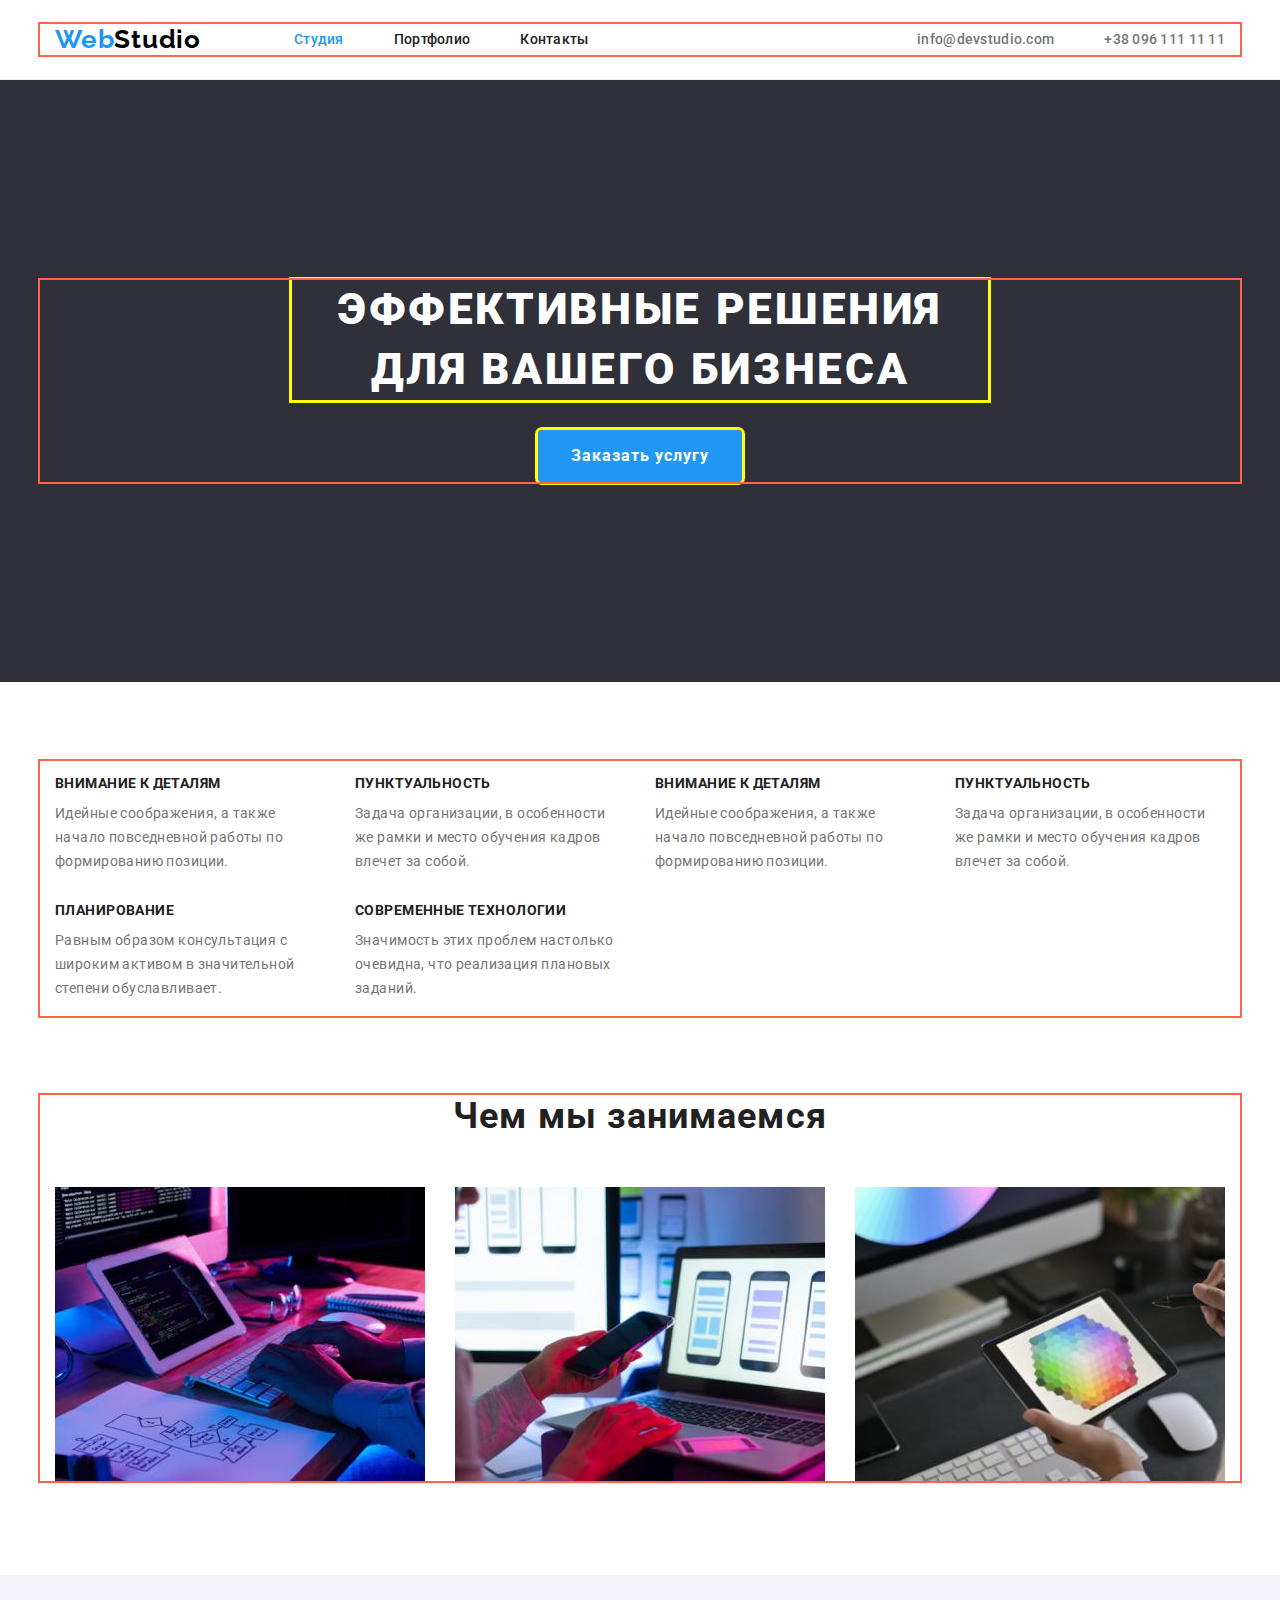
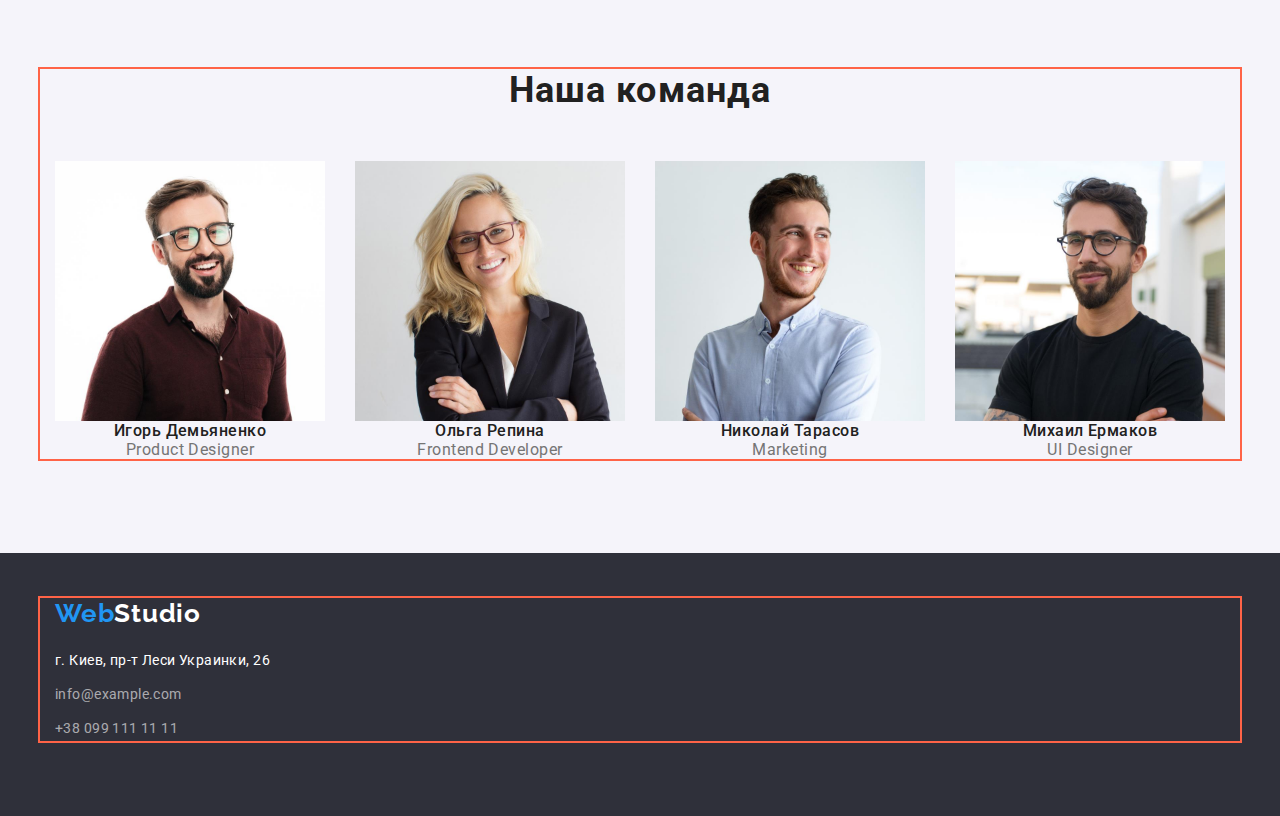
==== commit e244e189: "commit 1511" ====
--- a/index.html
+++ b/index.html
@@ -55,30 +55,8 @@
           <ul class="feature-list">
 
 
-            <li class="feature-item">
-              <h3 class="feature-title">Внимание к деталям</h3>
-              <p class="feature-text">
-                Идейные соображения, а также начало повседневной работы по формированию позиции.
-              </p>
-            </li>
-            <li class="feature-item">
-              <h3 class="feature-title">Пунктуальность</h3>
-              <p class="feature-text">
-                Задача организации, в особенности же рамки и место обучения кадров влечет за собой.
-              </p>
-            </li>
-            <li class="feature-item">
-              <h3 class="feature-title">Внимание к деталям</h3>
-              <p class="feature-text">
-                Идейные соображения, а также начало повседневной работы по формированию позиции.
-              </p>
-            </li>
-            <li class="feature-item">
-              <h3 class="feature-title">Пунктуальность</h3>
-              <p class="feature-text">
-                Задача организации, в особенности же рамки и место обучения кадров влечет за собой.
-              </p>
-            </li><li class="feature-item">
+
+            <li class="feature-item">
               <h3 class="feature-title">Внимание к деталям</h3>
               <p class="feature-text">
                 Идейные соображения, а также начало повседневной работы по формированию позиции.
--- a/css/styles.css
+++ b/css/styles.css
@@ -225,7 +225,20 @@
     letter-spacing: var(--primary-letter-spacing);
     margin-top: 0px;
 }
+
 .feature-list{
+    display: flex;
+    flex-wrap: wrap;
+    margin: -15px;
+}
+.feature-item{
+    margin: 15px;
+    flex-basis: calc((100% - 120px) / 4);
+}
+
+/* ==== Второй способ добавления элементов ====== */
+
+/* .feature-list{
     display: flex;
     flex-wrap: wrap;
 }
@@ -237,9 +250,18 @@
 }
 .feature-item:not(:nth-last-child(-n+4)){
     margin-bottom: 30px;
-    /* margin-right: 30px; */
-}
-
+} */
+
+/* ==== Третий gap способ добавления элементов ====== */
+
+/* .feature-list{
+    gap: 30px;
+    display: flex;
+    flex-wrap: wrap;
+}
+.feature-item{
+    flex-basis: calc((100%-90px) / 4);
+} */
 
 /* =========================== /FEATURES ============================== */
 
@@ -349,10 +371,13 @@
 
 .filter-list{
     display: flex;
+    flex-wrap: wrap;
+    margin-bottom: 50px;
+    justify-content: center;
+}
+.filter-item:not(:last-child){
+    margin-right: 8px;
     
-}
-.filter-item{
-    align-items: center;
 }
 .filter-btn {
     min-width: 73px;
@@ -384,9 +409,8 @@
 .content-list{
     display: flex;
     flex-wrap: wrap;
-    /* ===== Not working ===== */
-    margin-bottom: 34px;
-}
+}
+
 .content-item:not(:nth-child(3n)){
     margin-right: 30px;
 }
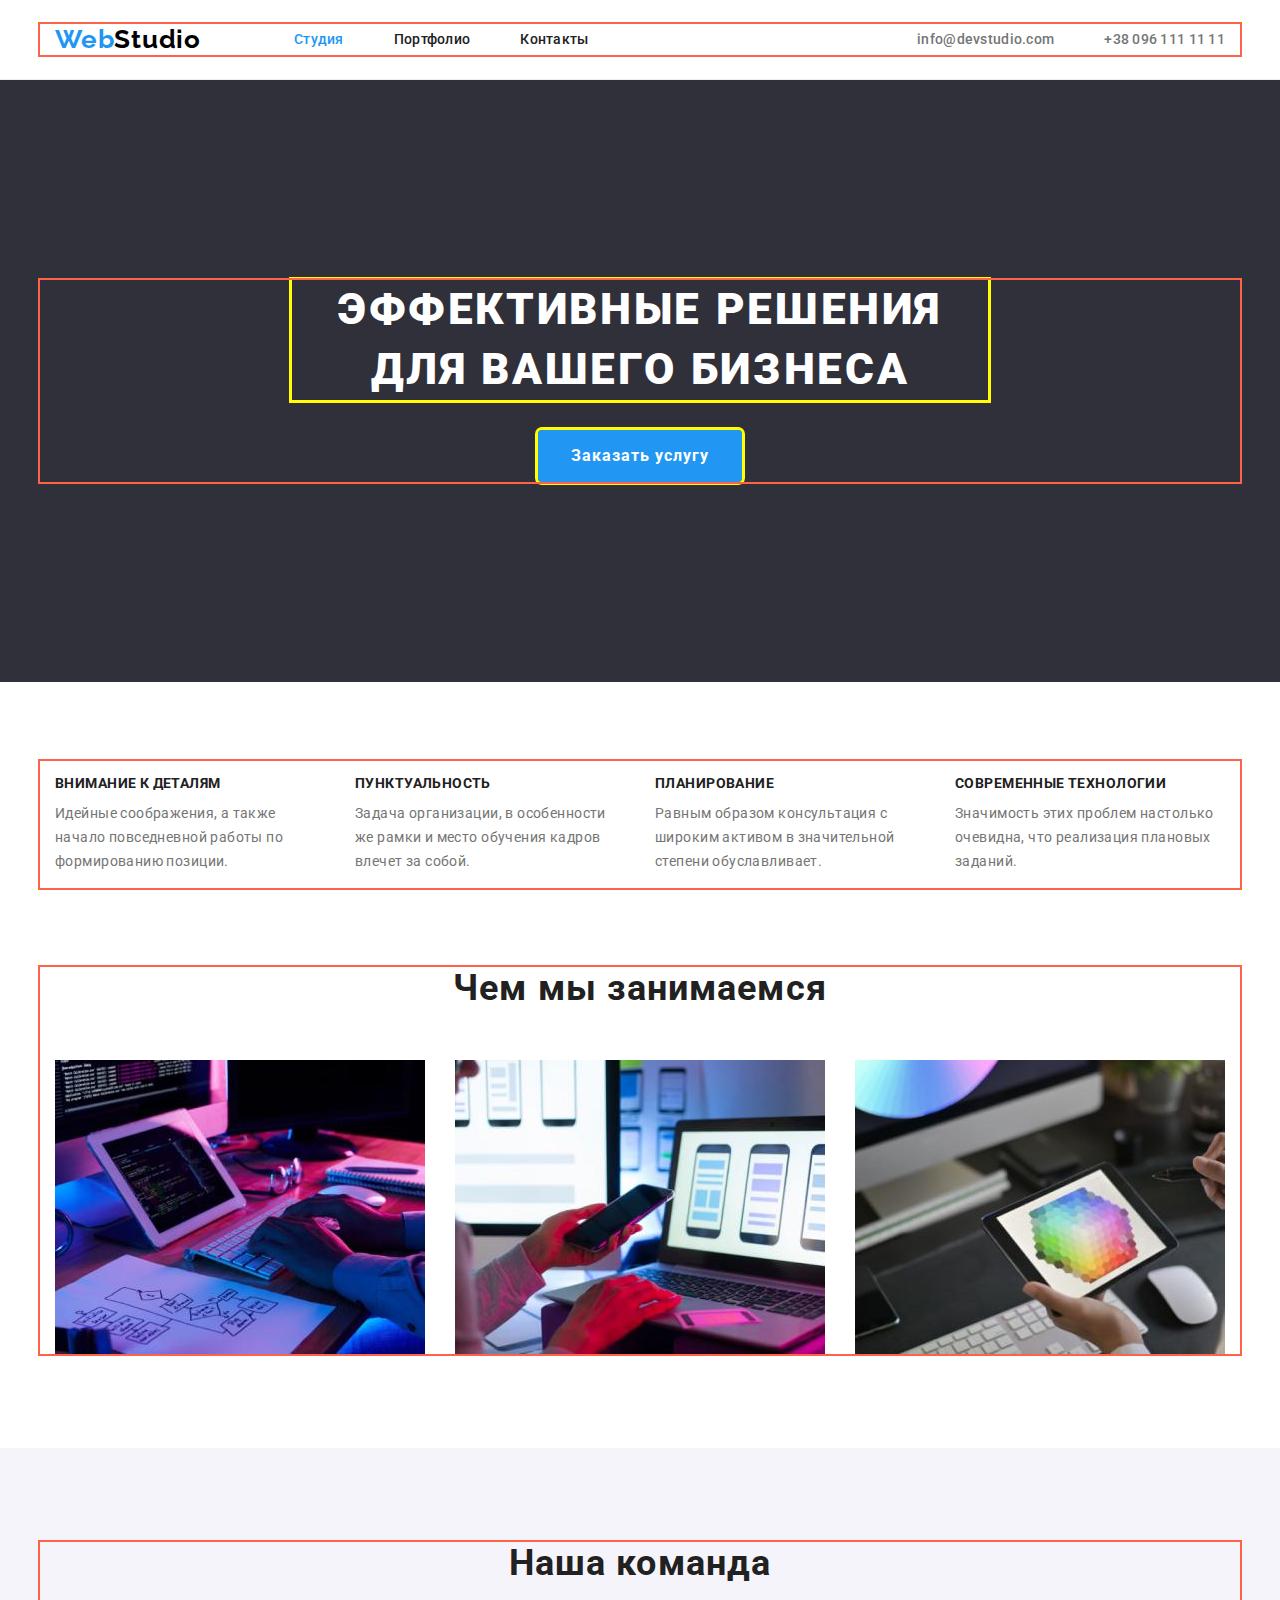
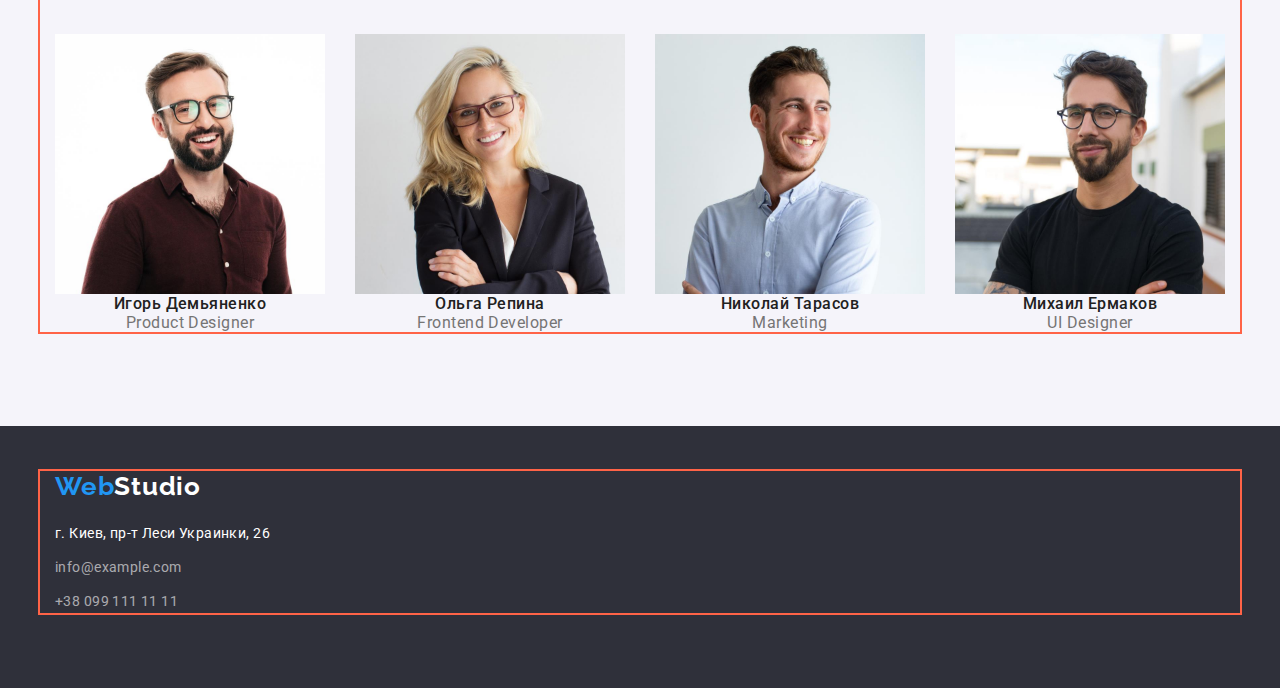
==== commit 8b025763: "commit2011" ====
--- a/index.html
+++ b/index.html
@@ -53,23 +53,6 @@
         <div class="container">
           <h2 class="section-title visually-hidden">Benefits</h2>
           <ul class="feature-list">
-
-
-
-            <li class="feature-item">
-              <h3 class="feature-title">Внимание к деталям</h3>
-              <p class="feature-text">
-                Идейные соображения, а также начало повседневной работы по формированию позиции.
-              </p>
-            </li>
-            <li class="feature-item">
-              <h3 class="feature-title">Пунктуальность</h3>
-              <p class="feature-text">
-                Задача организации, в особенности же рамки и место обучения кадров влечет за собой.
-              </p>
-            </li>
-
-
             <li class="feature-item">
               <h3 class="feature-title">Внимание к деталям</h3>
               <p class="feature-text">
--- a/css/styles.css
+++ b/css/styles.css
@@ -70,17 +70,20 @@
     clip: rect(0 0 0 0); 
     overflow: hidden; 
     } 
-
+    .section{
+        padding: 94px 0;
+    }
+    .container{
+        width: 1200px;
+        margin-left: auto;
+        margin-right: auto;
+        padding-left: 15px;
+        padding-right: 15px;
+    
+        outline: 2px solid tomato;
+    }
 /* ========================== HEADER================================ */
-.container{
-    width: 1200px;
-    margin-left: auto;
-    margin-right: auto;
-    padding-left: 15px;
-    padding-right: 15px;
-
-    outline: 2px solid tomato;
-}
+
 .page-header{
     border-bottom-width: 1px;
     border-bottom-style: solid;
@@ -91,6 +94,8 @@
 .page-header-container{
     display: flex;
     align-items: center;
+    /* -- Можно justify-content: space-between; если 2 флекс элемента, и убрать margin-left: auto; в header-contacts ---*/
+    
     
 }
 .navigation{
@@ -147,9 +152,6 @@
 
 .link-active {
     color: var(--accent-color);
-}
-.section{
-    padding: 94px 0;
 }
 
 /* =================== /HEADER ================================= */
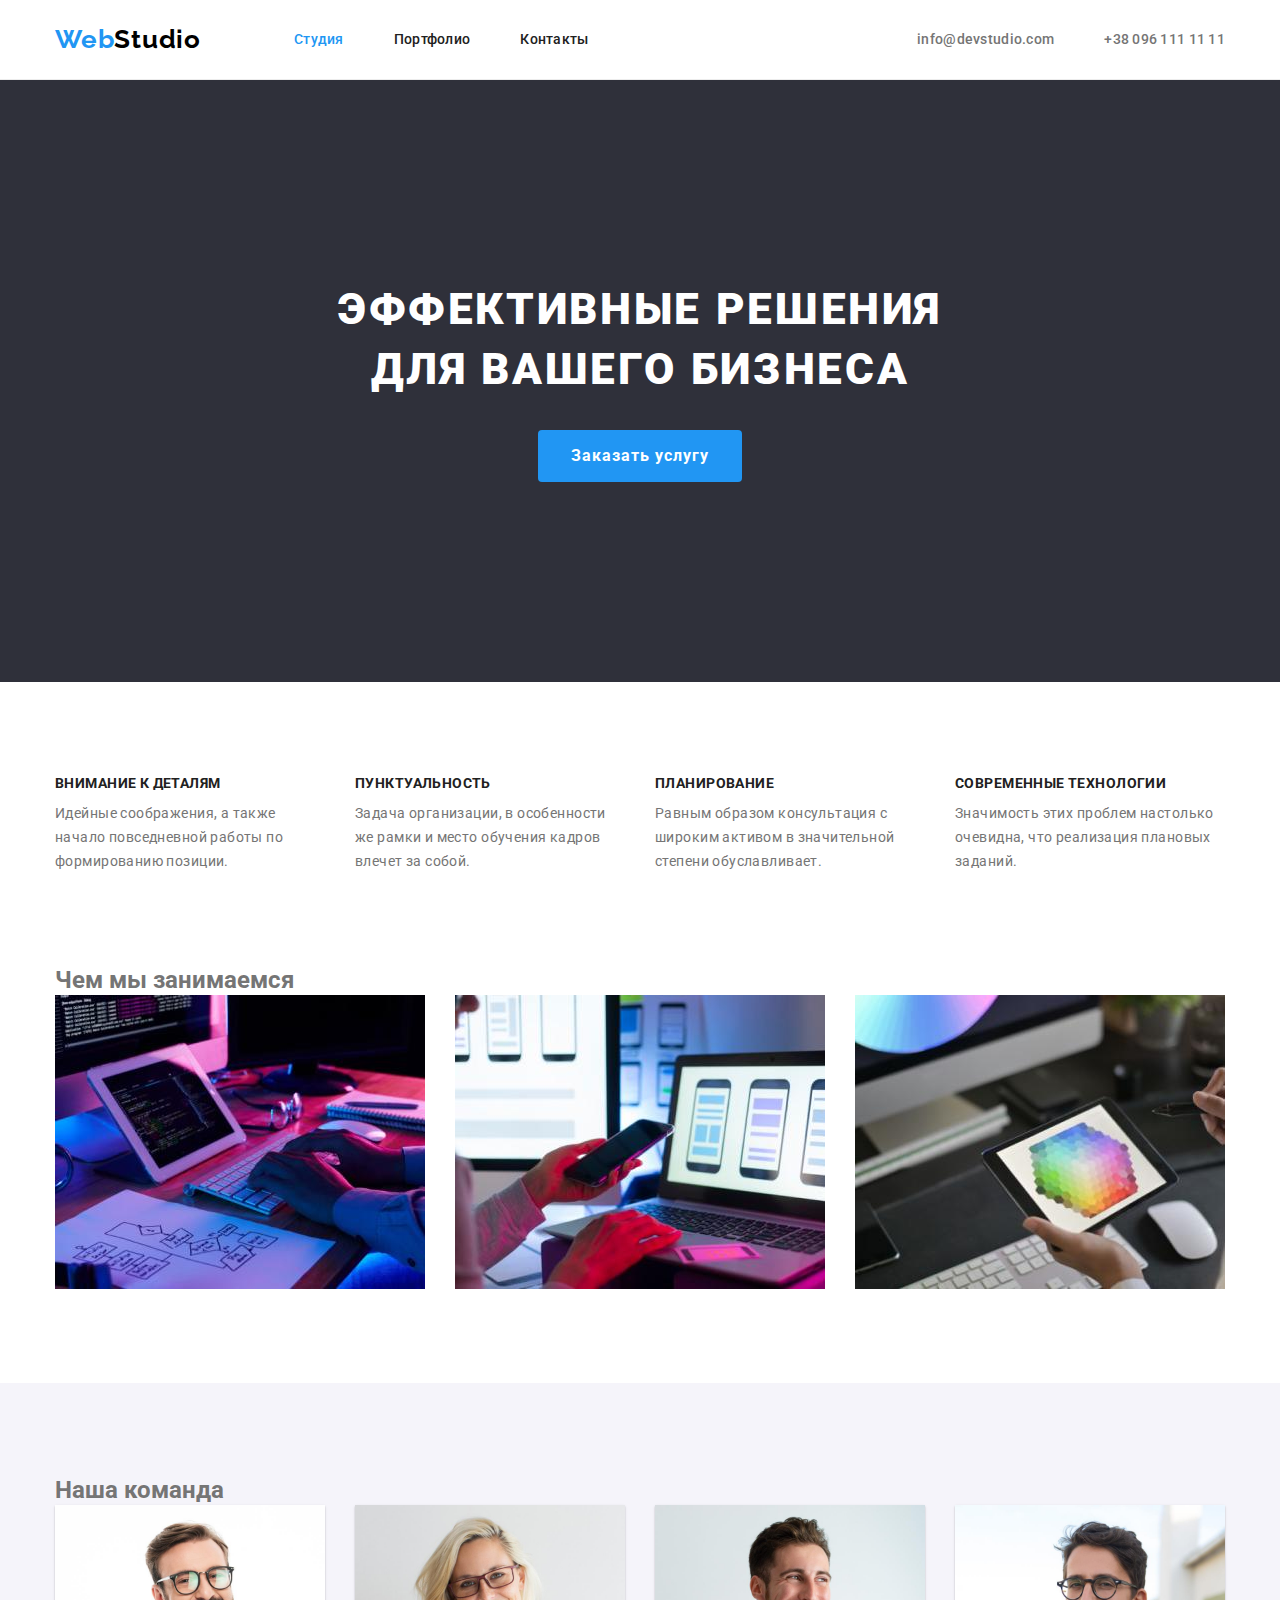
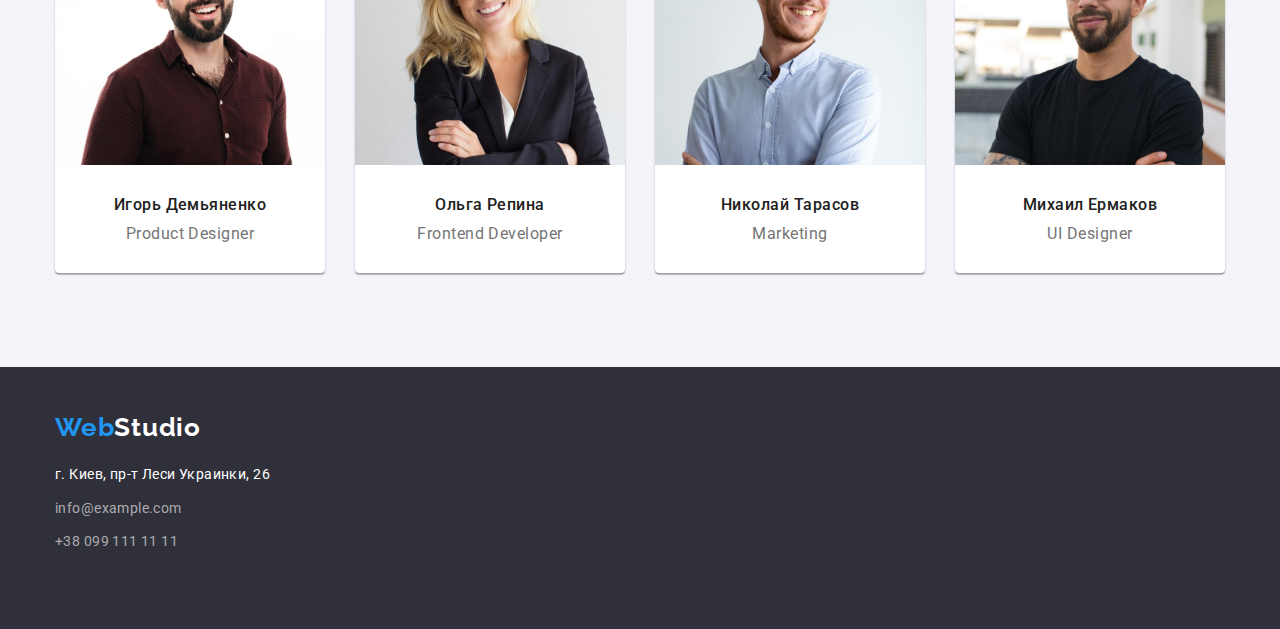
==== commit 113a9ffa: "Finally checking??" ====
--- a/index.html
+++ b/index.html
@@ -128,8 +128,10 @@
                 width="270"
                 height="260"
               />
-              <h3 class="team-title">Игорь Демьяненко</h3>
-              <p lang="en" class="team-text">Product Designer</p>
+              <div class="team-item-wrapper">
+                <h3 class="team-title">Игорь Демьяненко</h3>
+                <p lang="en" class="team-text">Product Designer</p>
+              </div>
             </li>
             <li class="team-item">
               <img
@@ -139,8 +141,10 @@
                 width="270"
                 height="260"
               />
-              <h3 class="team-title">Ольга Репина</h3>
-              <p lang="en" class="team-text">Frontend Developer</p>
+              <div class="team-item-wrapper">
+                <h3 class="team-title">Ольга Репина</h3>
+                <p lang="en" class="team-text">Frontend Developer</p>
+              </div>
             </li>
             <li class="team-item">
               <img
@@ -150,8 +154,9 @@
                 width="270"
                 height="260"
               />
-              <h3 class="team-title">Николай Тарасов</h3>
-              <p lang="en" class="team-text">Marketing</p>
+              <div class="team-item-wrapper"><h3 class="team-title">Николай Тарасов</h3>
+                <p lang="en" class="team-text">Marketing</p>
+              </div>
             </li>
             <li class="team-item">
               <img
@@ -161,8 +166,10 @@
                 width="270"
                 height="260"
               />
-              <h3 class="team-title">Михаил Ермаков</h3>
-              <p lang="en" class="team-text">UI Designer</p>
+              <div class="team-item-wrapper">
+                <h3 class="team-title">Михаил Ермаков</h3>
+                <p lang="en" class="team-text">UI Designer</p>
+              </div>
             </li>
           </ul>
         </div>
--- a/css/styles.css
+++ b/css/styles.css
@@ -22,6 +22,7 @@
     --main-bg-lite-color:#F5F4FA;
     --main-bg-dark-color:#2F303A;
     --box-shadow-filter:0px 3px 1px rgba(0, 0, 0, 0.1), 0px 1px 2px rgba(0, 0, 0, 0.08), 0px 2px 2px rgba(0, 0, 0, 0.12);
+    --box-shadow-team-item-box: 0px 1px 3px rgba(0, 0, 0, 0.12), 0px 1px 1px rgba(0, 0, 0, 0.14), 0px 2px 1px rgba(0, 0, 0, 0.2);
     --footer-link-col:rgba(255, 255, 255, 0.6);
     --hero-btn-box-shadow:rgba(0, 0, 0, 0.15);
     --primary-letter-spacing: 0.03em;
@@ -79,8 +80,6 @@
         margin-right: auto;
         padding-left: 15px;
         padding-right: 15px;
-    
-        outline: 2px solid tomato;
     }
 /* ========================== HEADER================================ */
 
@@ -179,8 +178,6 @@
     letter-spacing: var(--secondary-letter-spacing);
     text-transform: uppercase;
     color: var(--main-white-color);
-
-    outline: 3px solid yellow;
 }
 .button{
     min-width: 200px;
@@ -189,9 +186,6 @@
     font-size: 16px;
     line-height: 1.88;
     cursor: pointer;
-    display: inline-block;
-    align-items: center;
-    text-align: center;
     letter-spacing: var(--secondary-letter-spacing);
     box-shadow: var(--hero-btn-box-shadow);
     color: var(--main-white-color);
@@ -199,7 +193,6 @@
     border-radius: 4px;
     padding: 10px 32px;
     border: 1px solid transparent;
-    outline: 3px solid yellow;
 }
 .button:hover {
     background-color: var(--btn-other-color);
@@ -238,7 +231,10 @@
     flex-basis: calc((100% - 120px) / 4);
 }
 
-/* ==== Второй способ добавления элементов ====== */
+/* ==== Второй способ добавления элементов ======
+ Получается что калькулятор не правильно работает 
+ с построением через  nth-child ????????? 
+ если поменяем width: 270px; на flex-basis: calc((100%-90px) / 4);*/
 
 /* .feature-list{
     display: flex;
@@ -255,6 +251,7 @@
 } */
 
 /* ==== Третий gap способ добавления элементов ====== */
+/* == НЕ РАБОТАЕТ ТОЖЕ !! если calc((100%-90px) / 4) */
 
 /* .feature-list{
     gap: 30px;
@@ -262,21 +259,39 @@
     flex-wrap: wrap;
 }
 .feature-item{
-    flex-basis: calc((100%-90px) / 4);
+    flex-basis: calc((100%-120px) / 4);
 } */
 
 /* =========================== /FEATURES ============================== */
 
 /* ======================== WORK ======================================== */
+
 .work-list{
     display: flex;
     flex-wrap: wrap;
-}
-.work-item:not(:nth-child(3n)){
+    margin-left: -30px;
+    margin-top: -30px;
+}
+.work-item{
+    flex-basis: calc((100% - 90px) / 3);
+    margin-left: 30px;
+    margin-top: 30px;
+}
+
+/* ===Также не совсем правильно работает */
+/* .work-list{
+    display: flex;
+    flex-wrap: wrap;
+}
+.work-item{
+    flex-basis: calc((100% - 90px) / 3);
+}
+ .work-item:not(:nth-child(3n)){
     margin-right: 30px;
 }
 .work-item:not(:nth-last-child(-n+3)){
     margin-bottom: 30px;
+} */
 }
 
 .section-title{
@@ -297,24 +312,35 @@
 .section-team{
     background: var(--main-bg-lite-color);
 }
-.team-list{
-    display: flex;
-    flex-wrap: wrap;
-
-    /* margin-left: -30px;
-    margin-top: -30px; */
+/* .team-list{
+    display: flex;
+    flex-wrap: wrap;
 }
 .team-item:not(:nth-child(4n)){
     margin-right: 30px;
 }
 .team-item:not(:nth-last-child(-n+4)){
     margin-bottom: 30px;
-}
-/* .team-item{
+} */
+
+.team-list{
+    display: flex;
+    flex-wrap: wrap;
+    margin-left: -30px;
+    margin-top: -30px
+}
+.team-item{
+    flex-basis: calc((100% - 120px) / 4);
     margin-left: 30px;
     margin-top: 30px;
-} */
-
+    background: var(--main-white-color);
+    box-shadow: var(--box-shadow-team-item-box);
+    border-radius: 0px 0px 4px 4px;
+}
+.team-item-wrapper{
+    padding: 30px 0;
+
+}
 
 .team-title{
     font-weight: 500;
@@ -323,6 +349,7 @@
     text-align: center;
     letter-spacing: var(--primary-letter-spacing);
     color: var(--main-h-color);
+    margin-bottom: 10px;
 }
 .team-text{
     font-weight: var(--primary-font-weight);
@@ -330,7 +357,6 @@
     line-height: 1.19;
     text-align: center;
     letter-spacing: var(--primary-letter-spacing);
-    /* color: var(--main-p-color); */
 }
 
 /* ======================== /TEAM ========================================== */
@@ -387,16 +413,13 @@
     font-weight: 500;
     font-size: 16px;
     line-height: 1.63;
-    text-align: center;
     letter-spacing: var(--primary-letter-spacing);
     color: var(--main-h-color);
     border: none;
     background: var(--main-bg-lite-color);
     border-radius: 4px;
     cursor: pointer;
-
-    display: inline-block;
-    align-items: center;
+    padding: 6px 22px;
 }
 
 .filter-btn:hover,
@@ -411,13 +434,19 @@
 .content-list{
     display: flex;
     flex-wrap: wrap;
-}
-
-.content-item:not(:nth-child(3n)){
-    margin-right: 30px;
-}
-.content-item:not(:nth-last-child(-n+3)){
-    margin-bottom: 30px;
+    margin-left: -30px;
+    margin-top: -30px;
+}
+.content-item{
+    flex-basis: calc((100% - 90px) / 3);
+    margin-left: 30px;
+    margin-top: 30px;
+}
+.content-item-wpapper{
+    border: 1px solid var(--header-border-color);
+    border-top: none;
+    padding-top: 30px;
+    padding-bottom: 30px;
 }
 
 .content-title{
@@ -426,6 +455,9 @@
     line-height: 2;
     letter-spacing: 0.06em;
     color: var(--main-h-color);
+
+    margin-left: 24px;
+    margin-bottom: 4px;
 }
 .content-text{
     font-weight: var(--primary-font-weight);
@@ -433,6 +465,8 @@
     line-height: 1.88;
     letter-spacing: var(--primary-letter-spacing);
     color: var(--main-p-color);
+
+    margin-left: 24px;
 }
 /* ====== /Content =======*/
 /* ============================= /PORTFOLIO html ====================== */
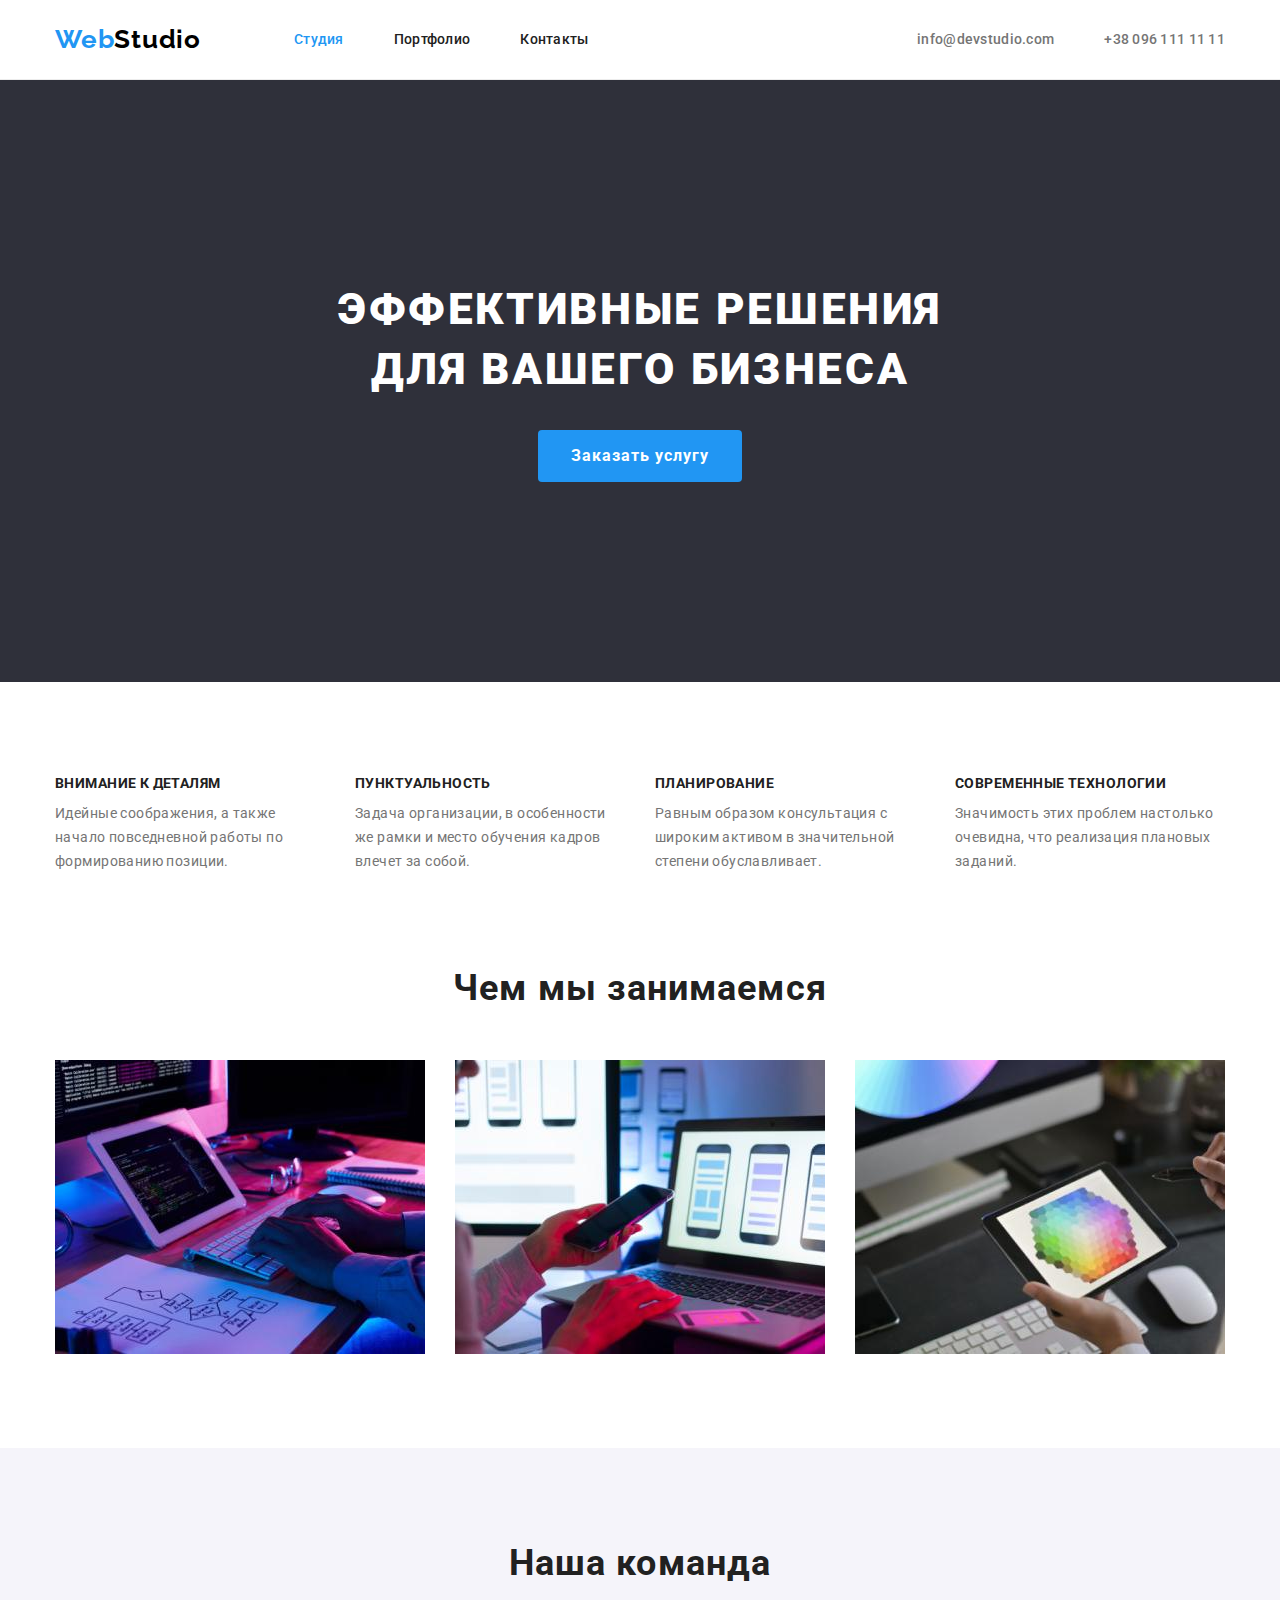
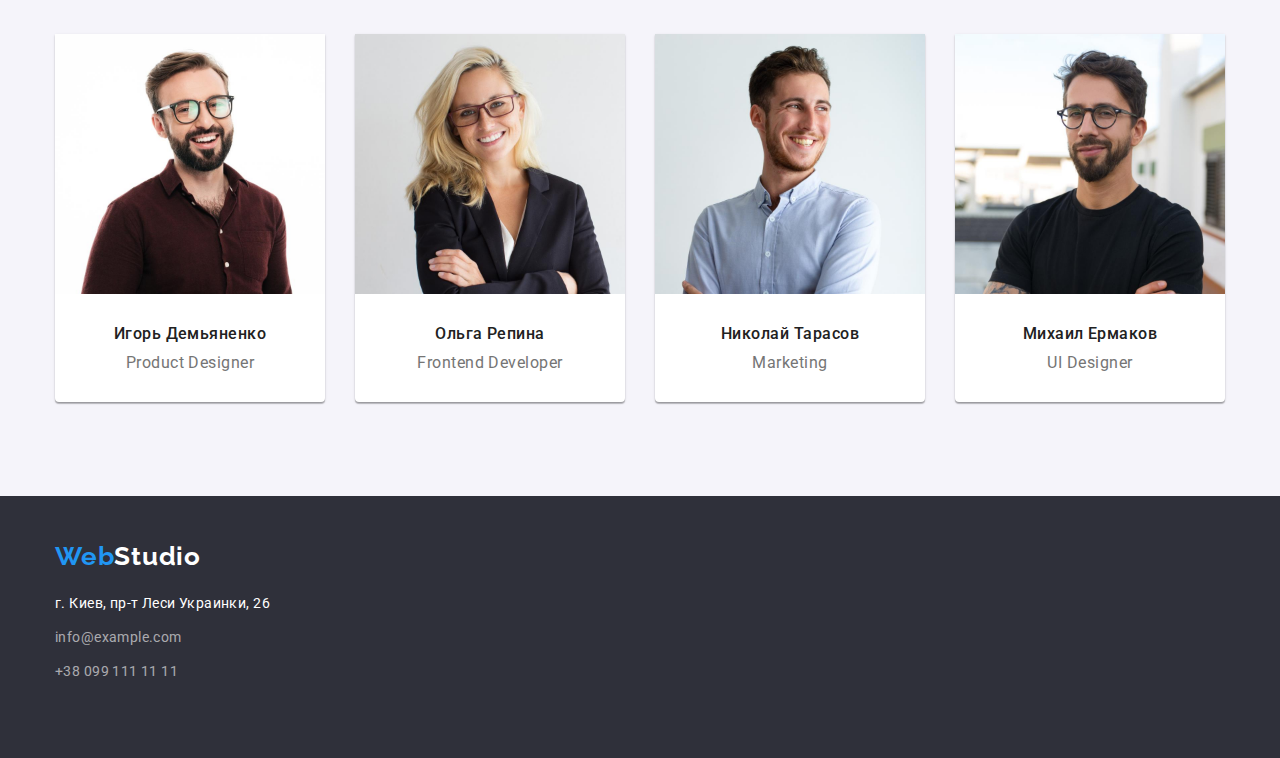
==== commit 4f039c1c: "changed margin to padding in li" ====
--- a/index.html
+++ b/index.html
@@ -31,10 +31,10 @@
         </nav>
         <!--contacts info -->
         <ul class="header-contacts">
-          <li>
+          <li class="header-contacts-item">
             <a class="header-link-mail" href="mailto:info@devstudio.com">info@devstudio.com</a>
           </li>
-          <li>
+          <li class="header-contacts-item">
             <a class="header-link-phone" href="tel:+380961111111">+38 096 111 11 11</a>
           </li>
         </ul>
--- a/css/styles.css
+++ b/css/styles.css
@@ -123,7 +123,7 @@
 .nav-item:not(:last-child){
     margin-right: 50px;
 }
-.header-link-mail{
+.header-contacts-item:not(:last-child){
     margin-right: 50px;
 }
 
@@ -233,8 +233,8 @@
 
 /* ==== Второй способ добавления элементов ======
  Получается что калькулятор не правильно работает 
- с построением через  nth-child ????????? 
- если поменяем width: 270px; на flex-basis: calc((100%-90px) / 4);*/
+ с построением через  nth-child ? 
+ если поменяем  С width: 270px; На flex-basis: calc((100%-90px) / 4); или даже 100%-120px */
 
 /* .feature-list{
     display: flex;
@@ -292,7 +292,7 @@
 .work-item:not(:nth-last-child(-n+3)){
     margin-bottom: 30px;
 } */
-}
+
 
 .section-title{
         font-weight: var(--secondary-font-weight);
@@ -447,6 +447,8 @@
     border-top: none;
     padding-top: 30px;
     padding-bottom: 30px;
+    padding-left: 24px;
+    padding-right: auto;
 }
 
 .content-title{
@@ -456,7 +458,7 @@
     letter-spacing: 0.06em;
     color: var(--main-h-color);
 
-    margin-left: 24px;
+    /* margin-left: 24px; */
     margin-bottom: 4px;
 }
 .content-text{
@@ -466,7 +468,7 @@
     letter-spacing: var(--primary-letter-spacing);
     color: var(--main-p-color);
 
-    margin-left: 24px;
+    /* margin-left: 24px; */
 }
 /* ====== /Content =======*/
 /* ============================= /PORTFOLIO html ====================== */
